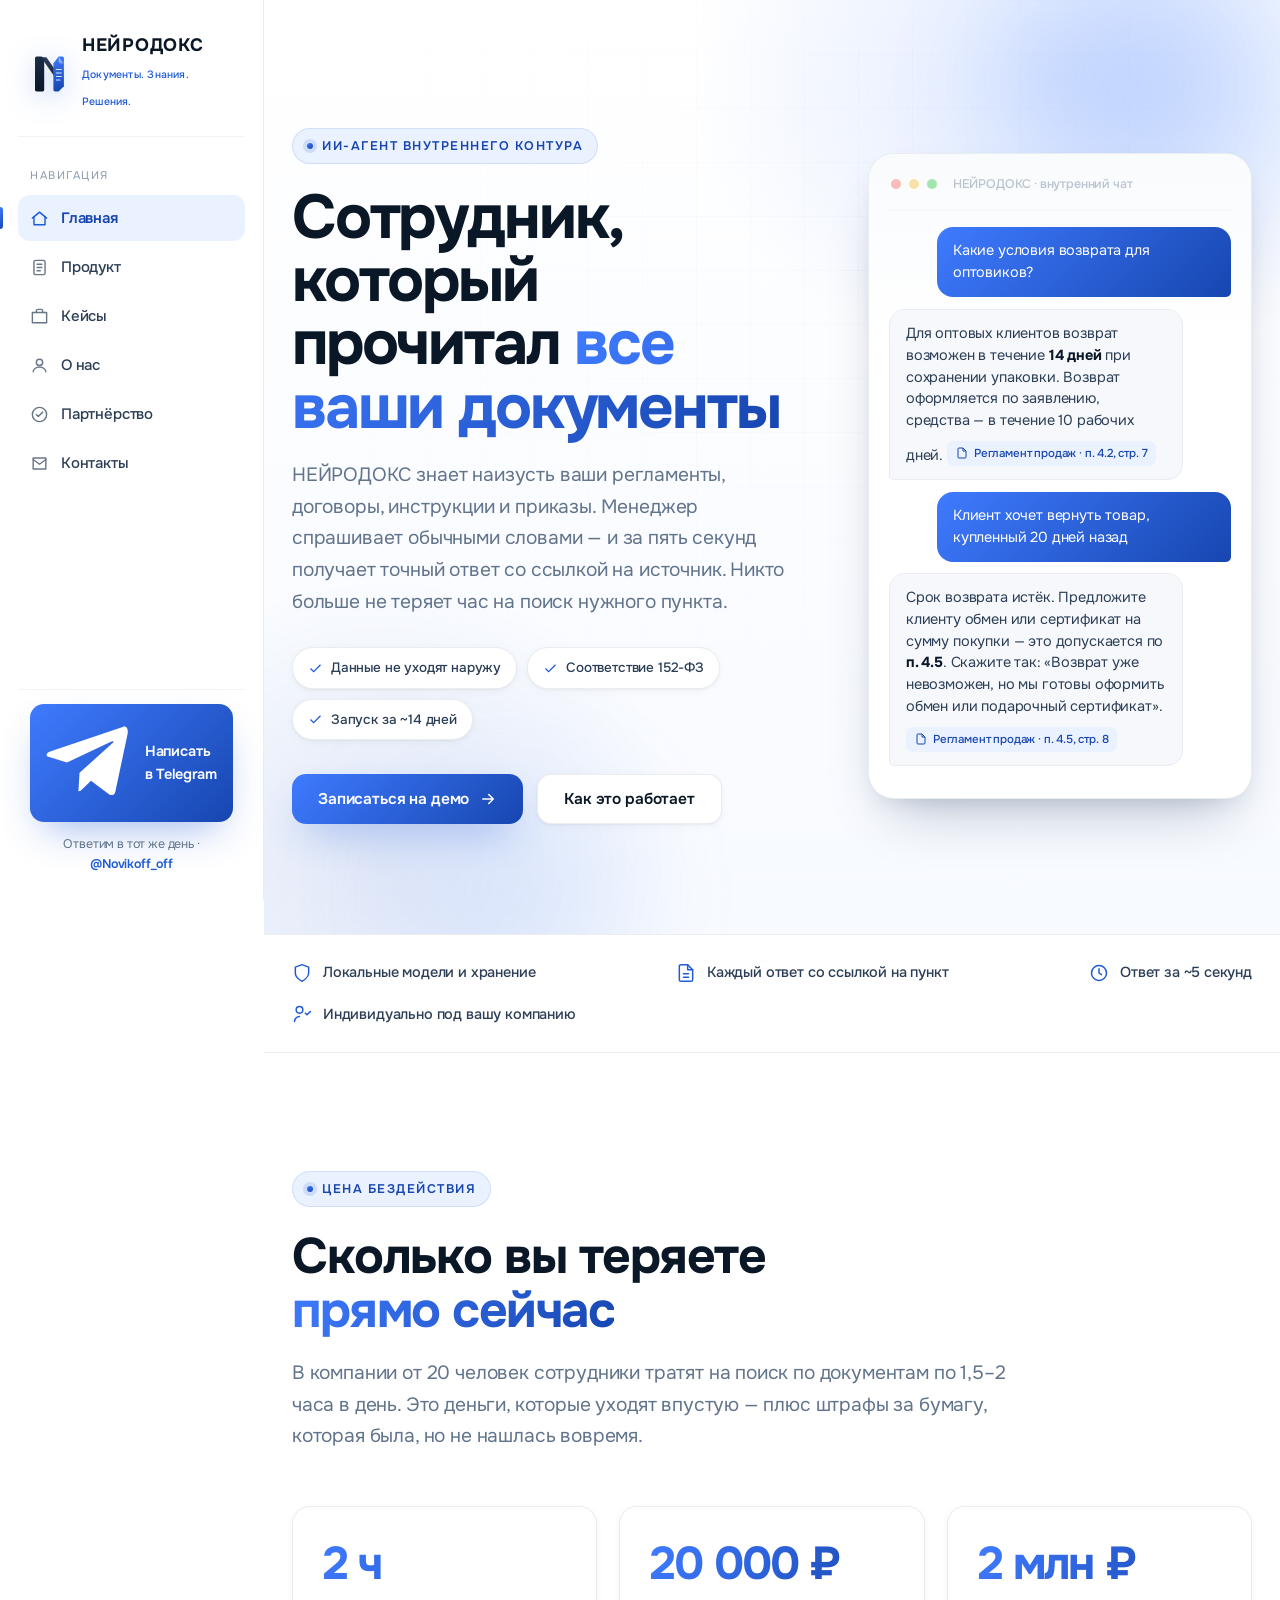
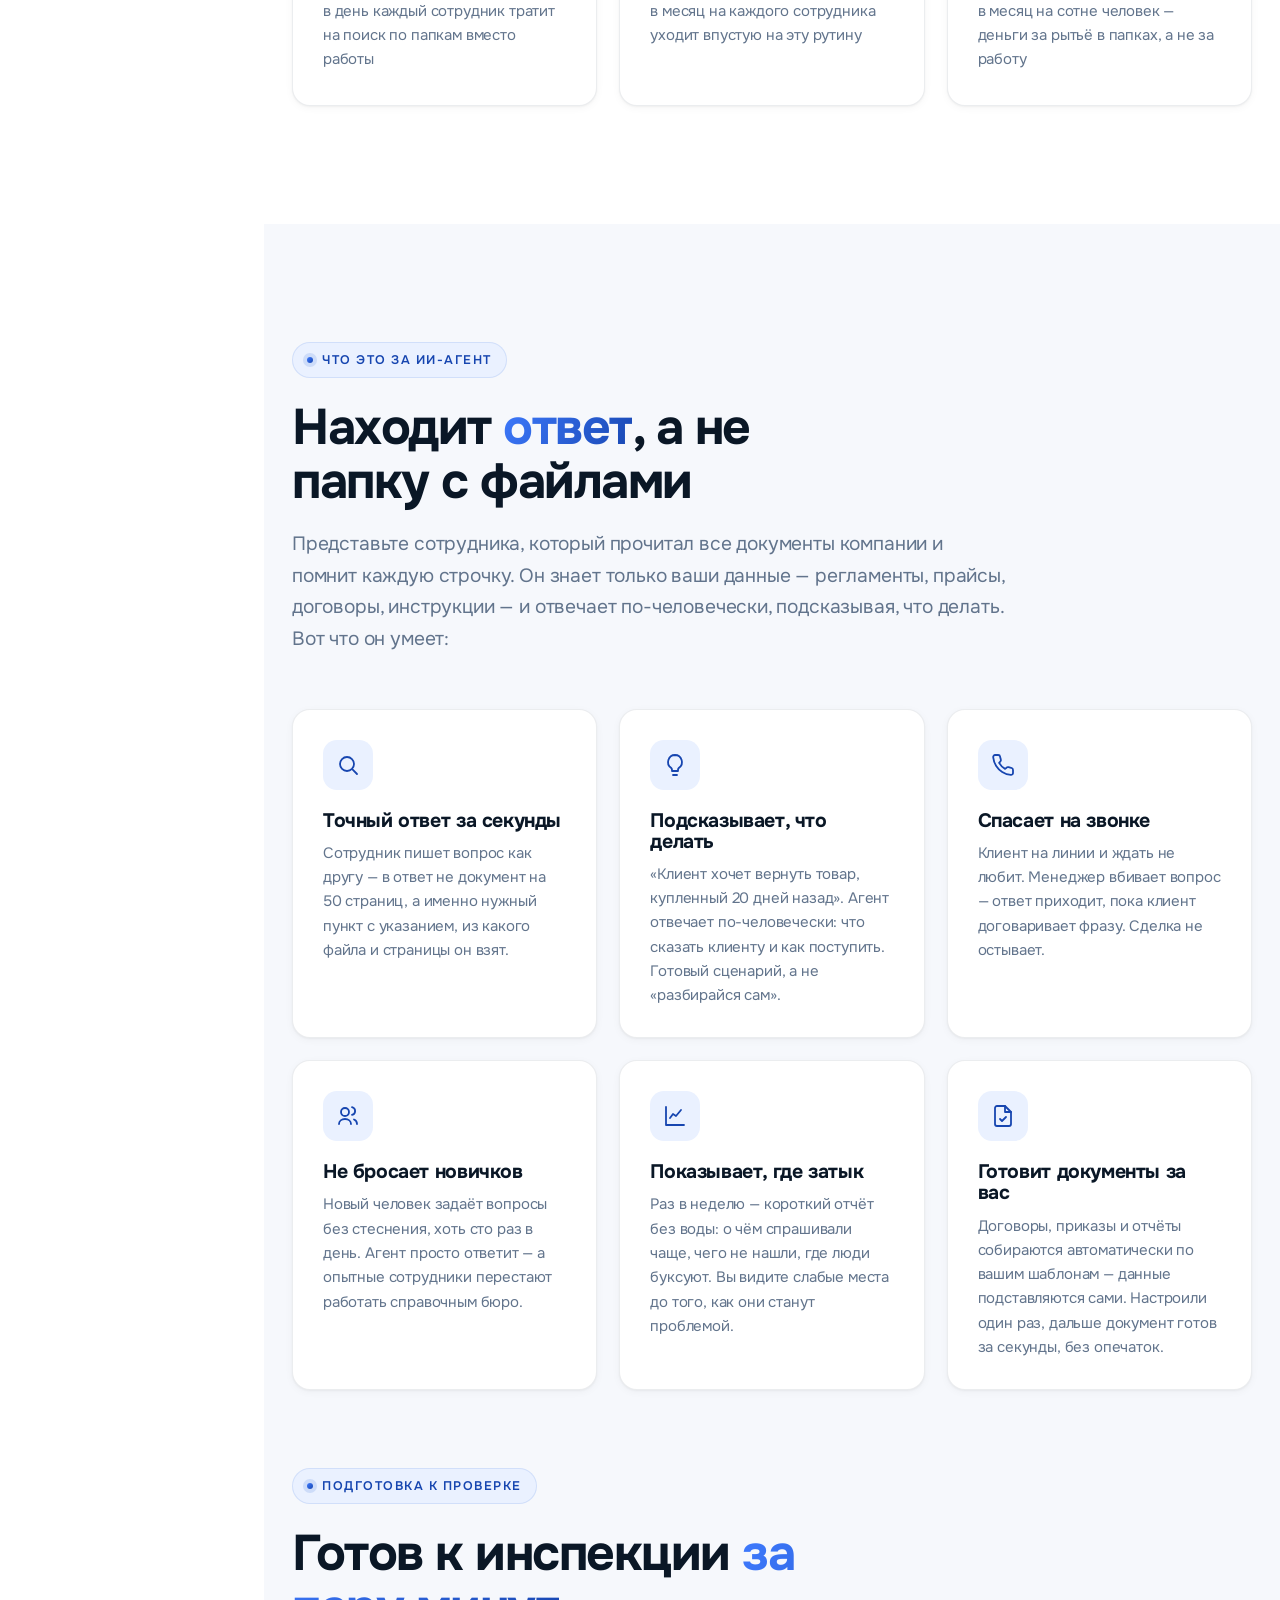
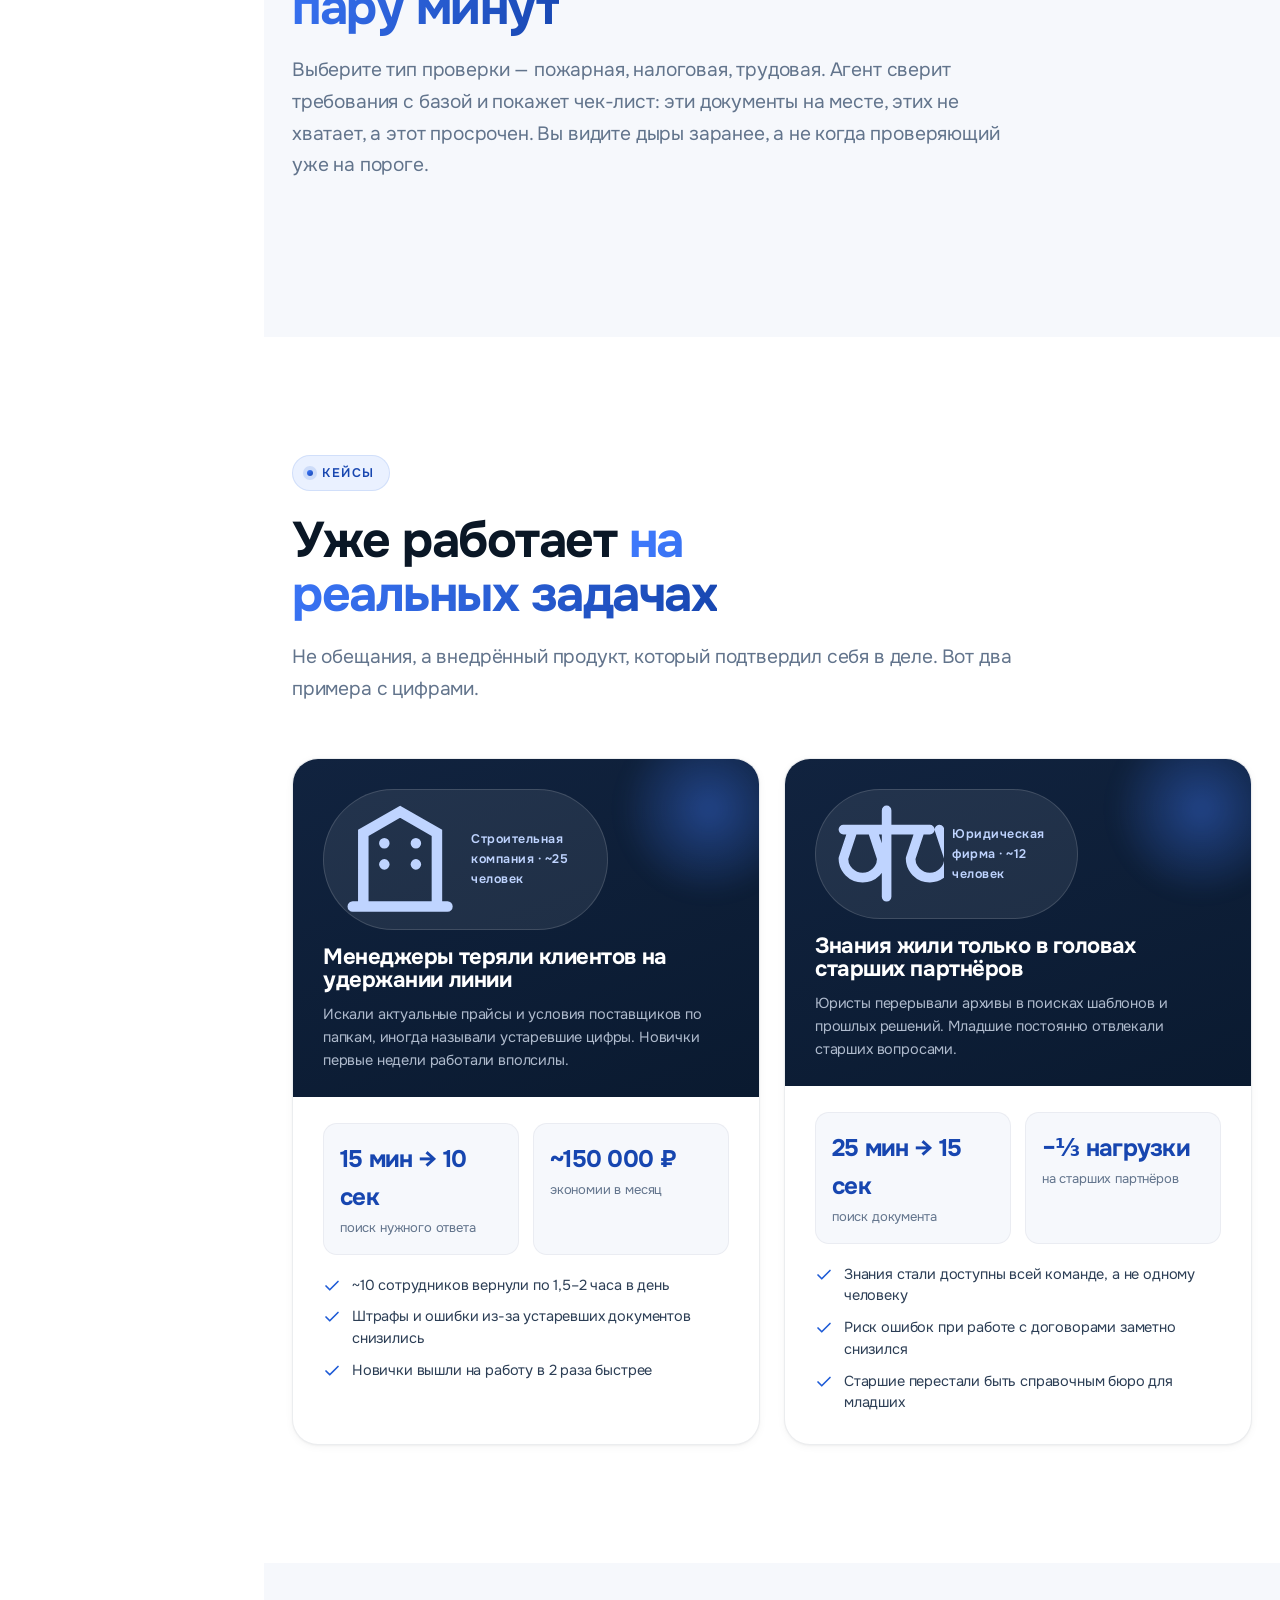
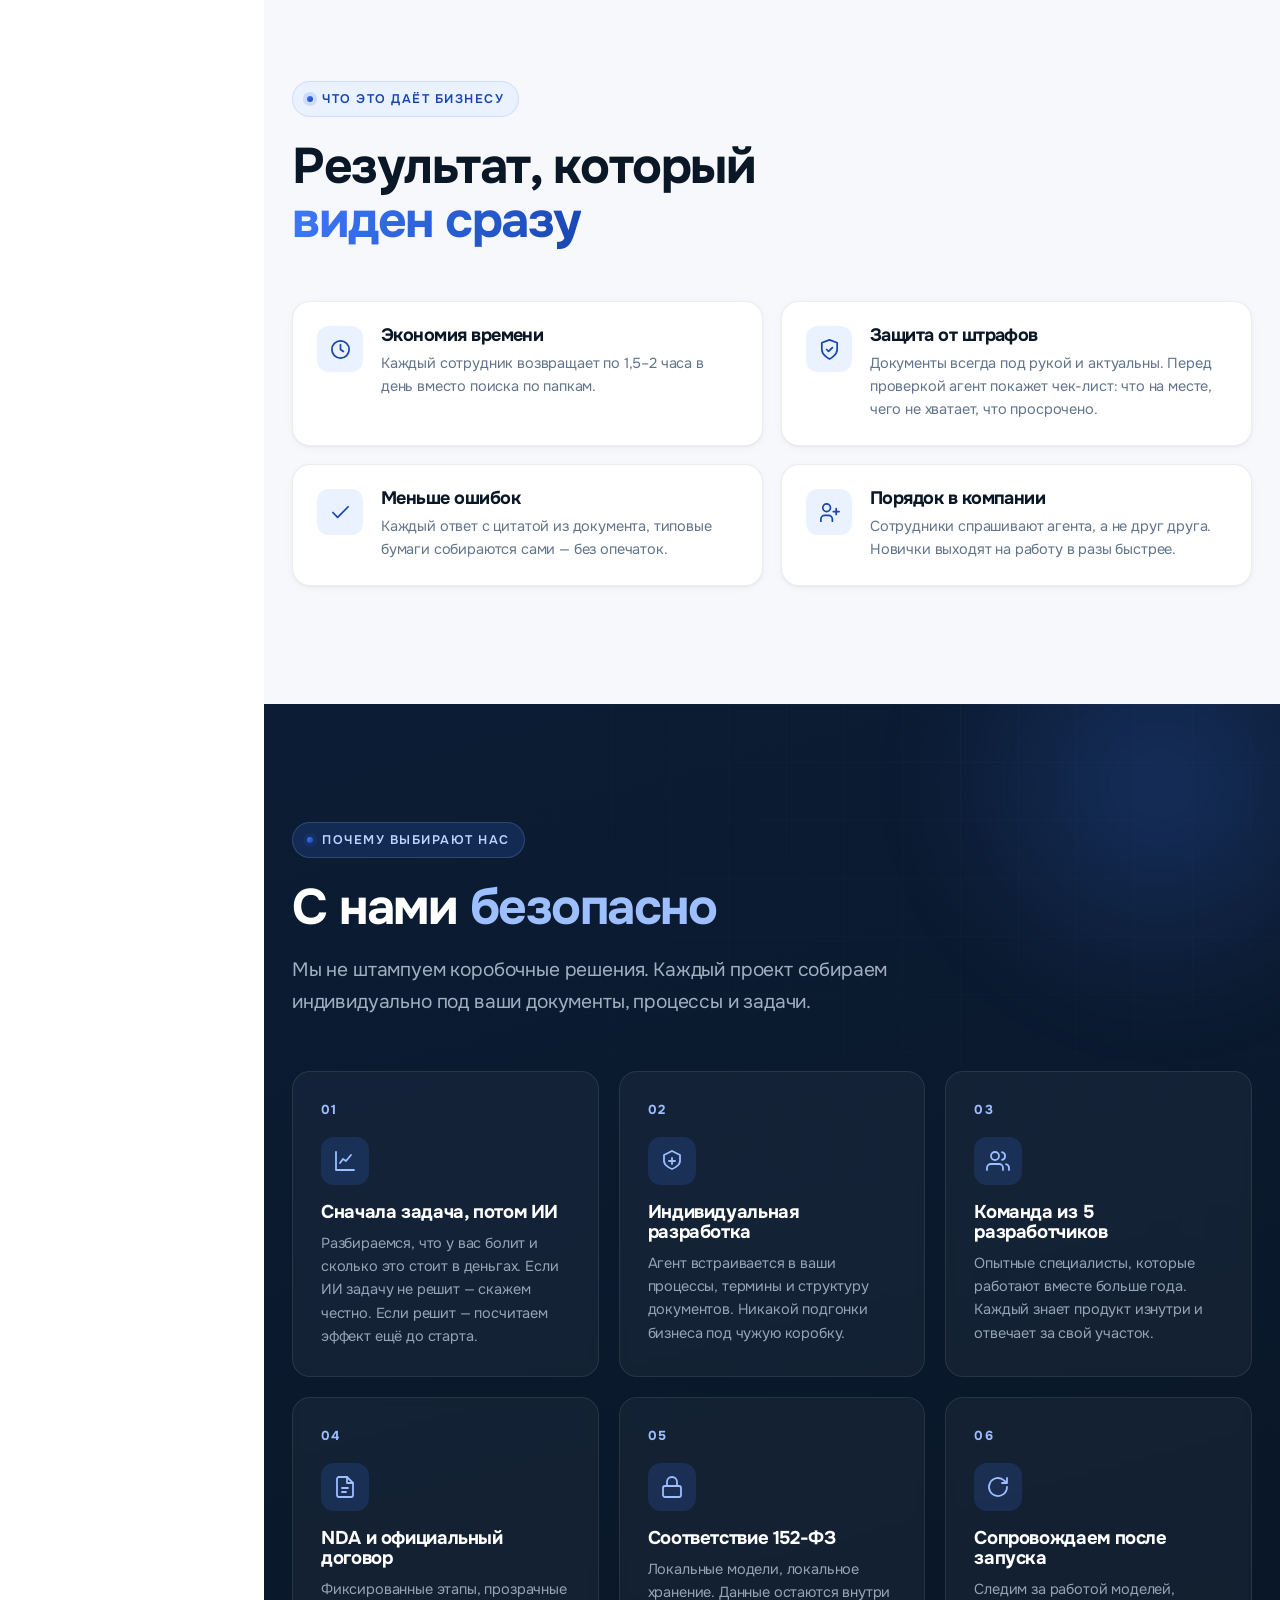
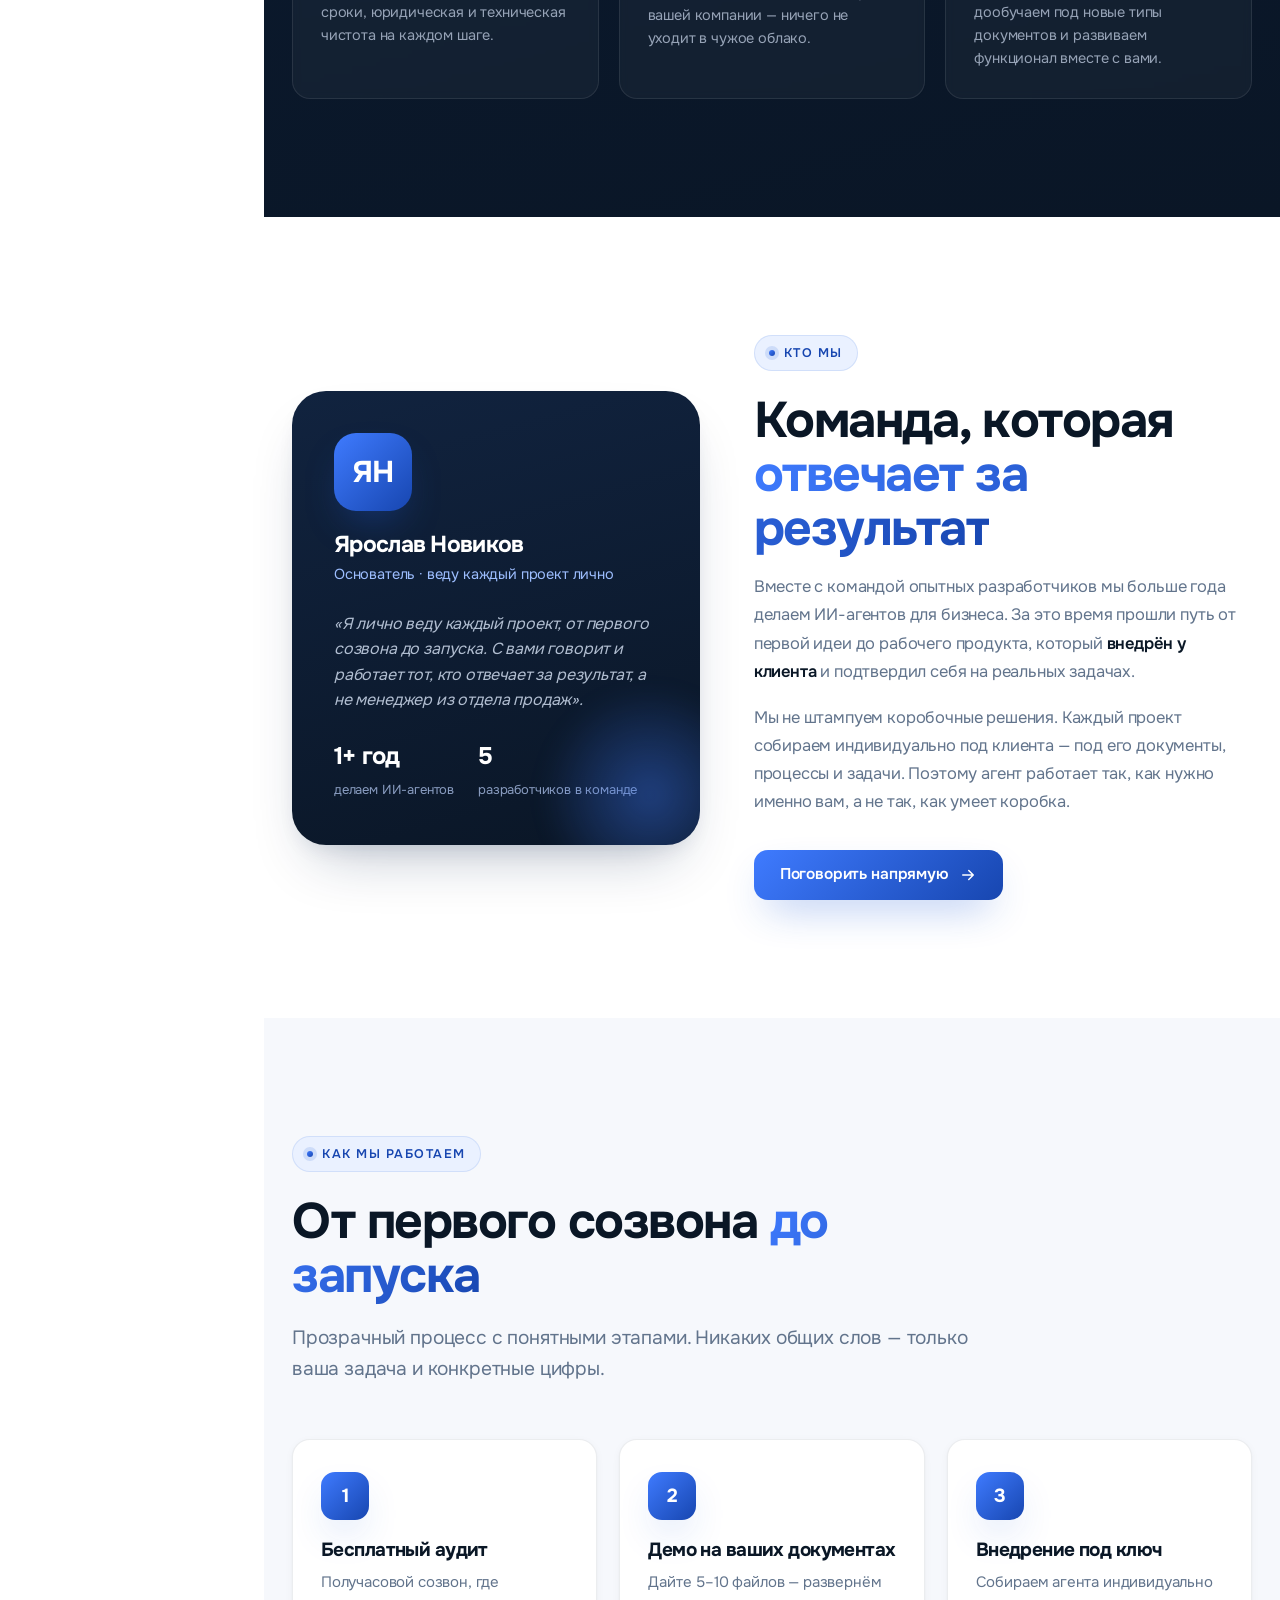
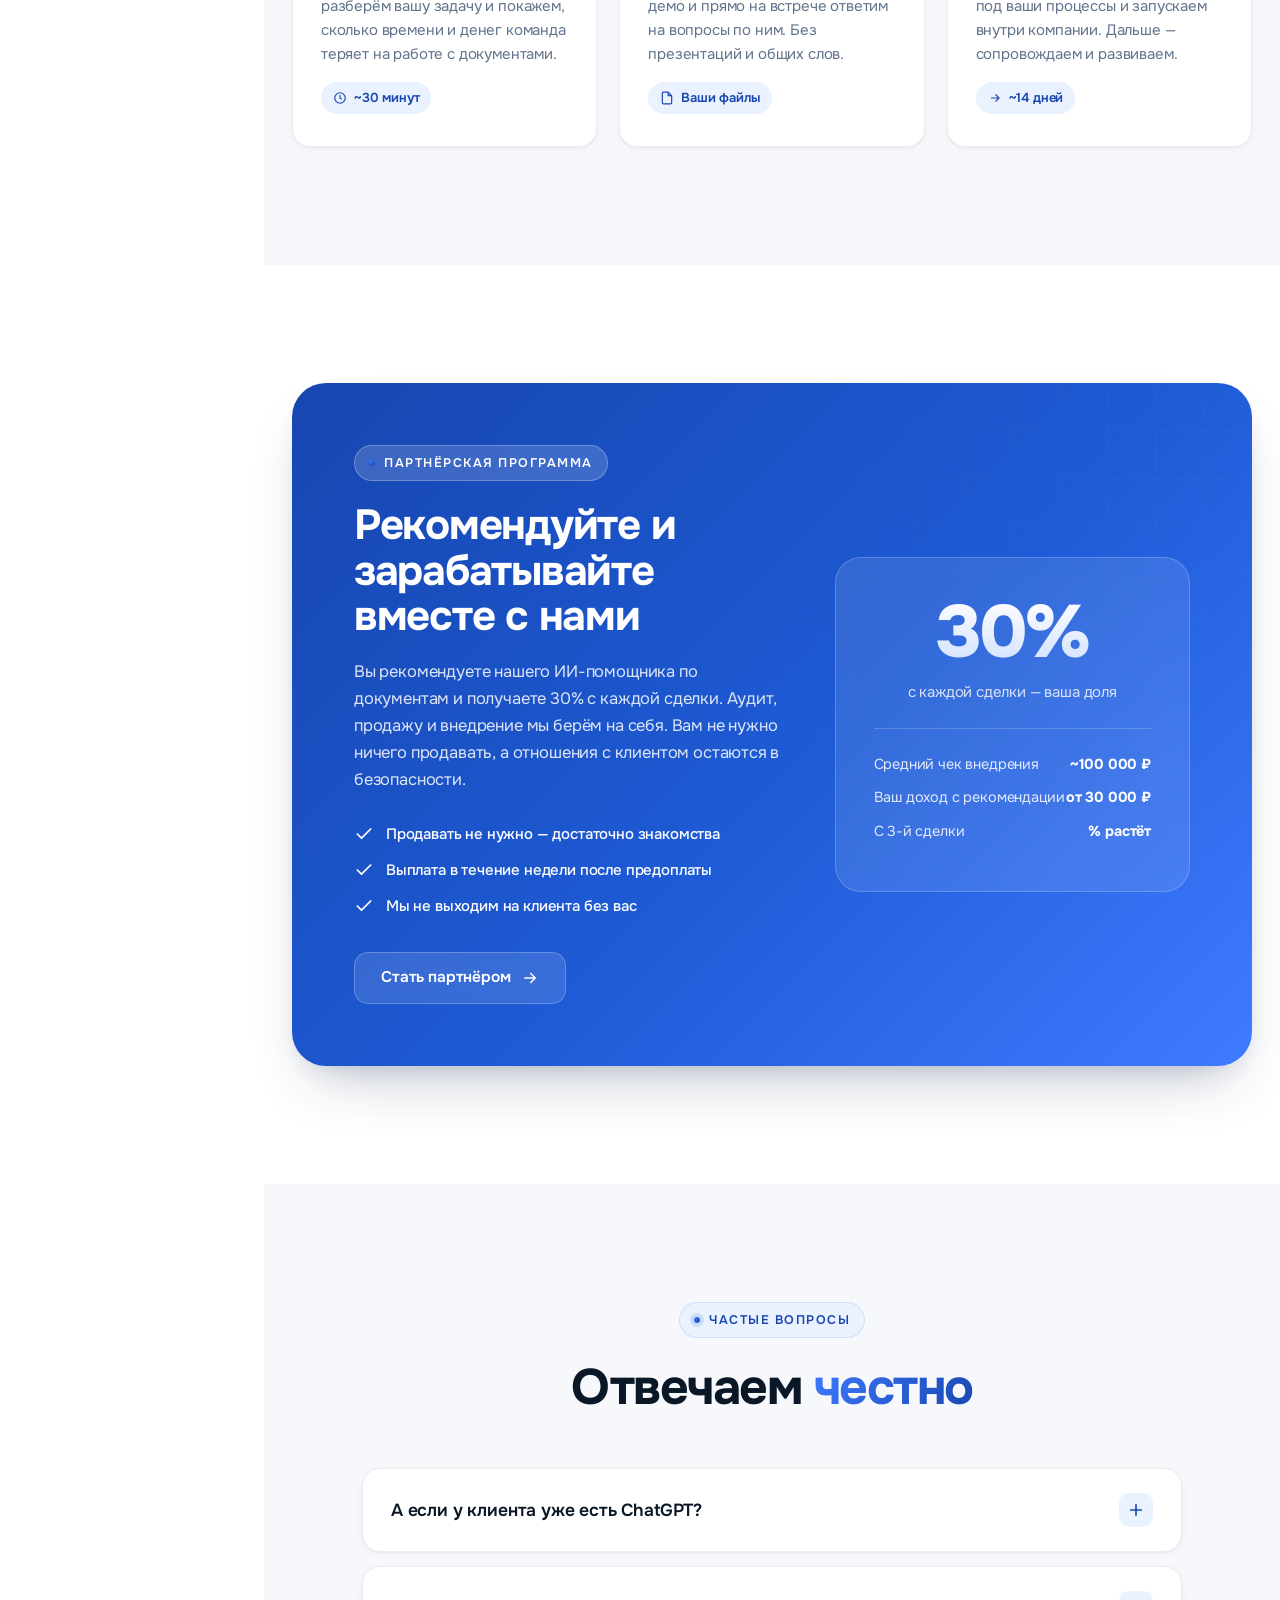
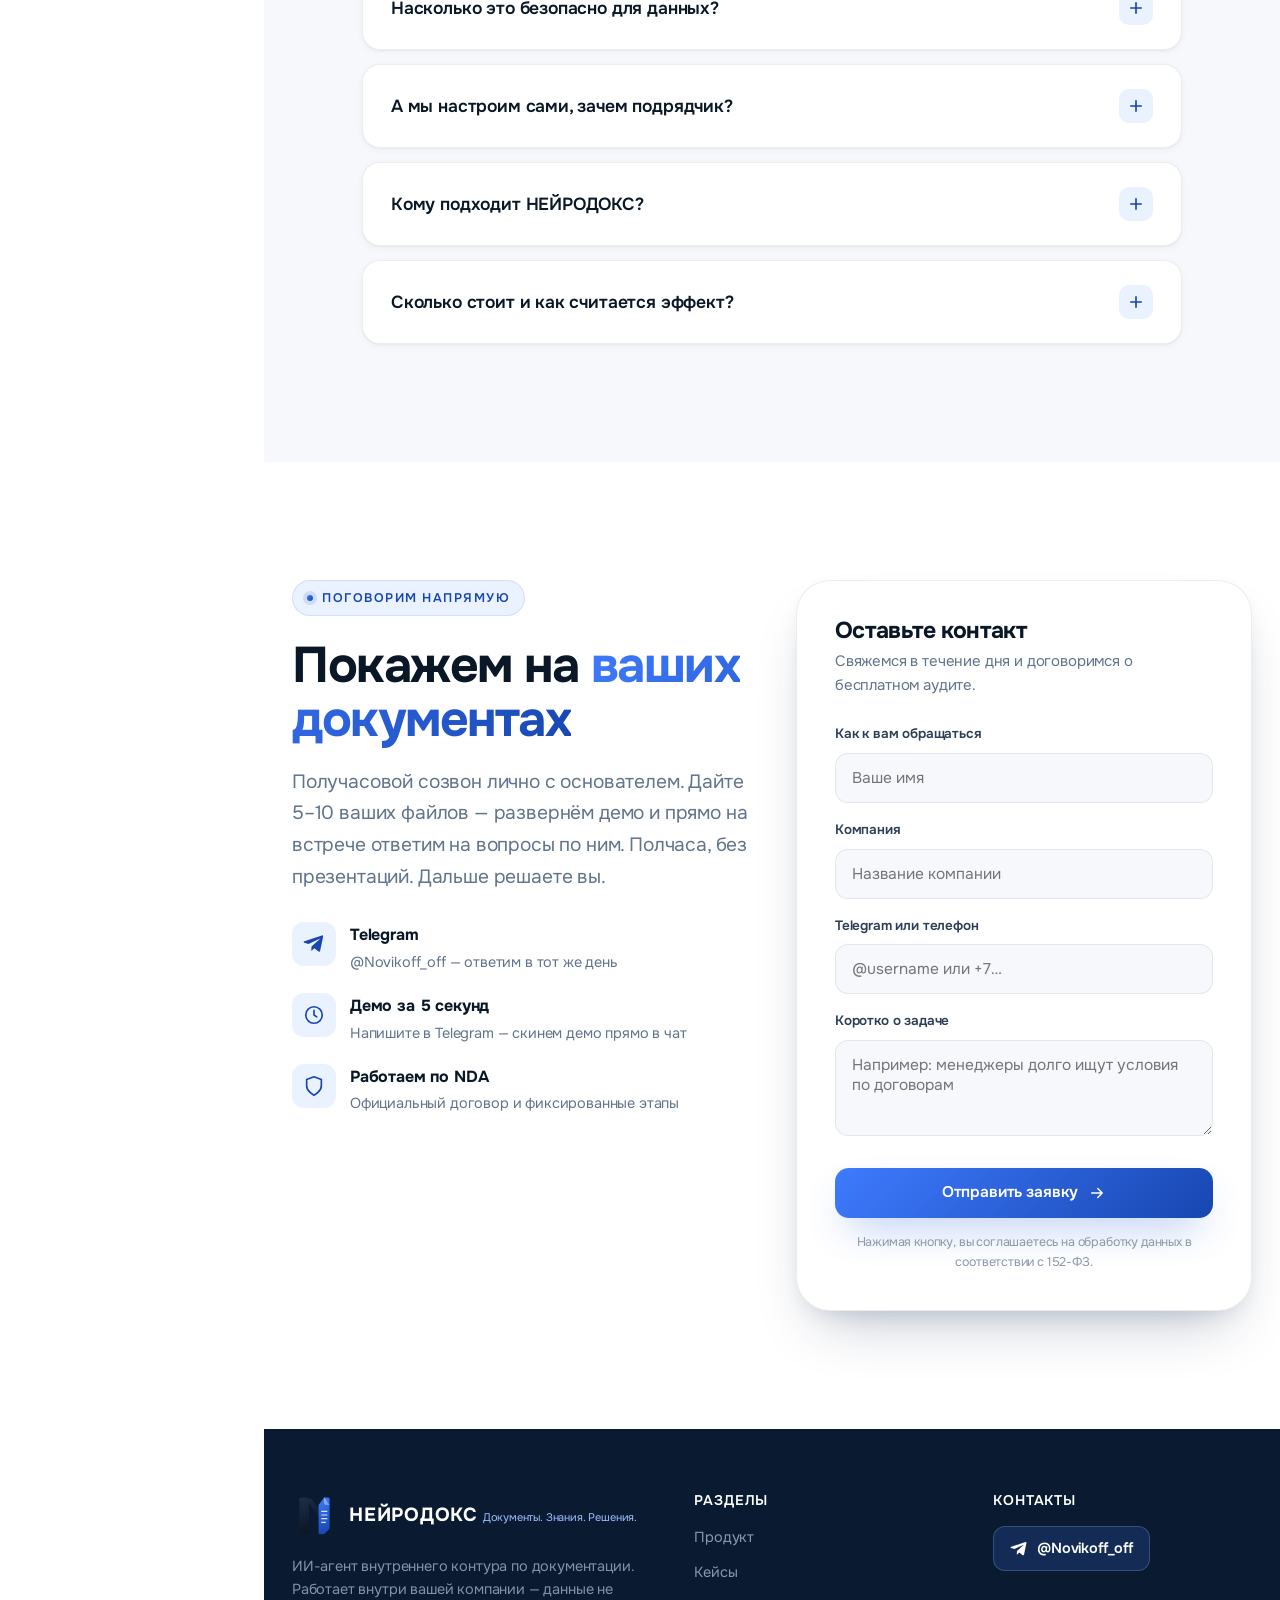
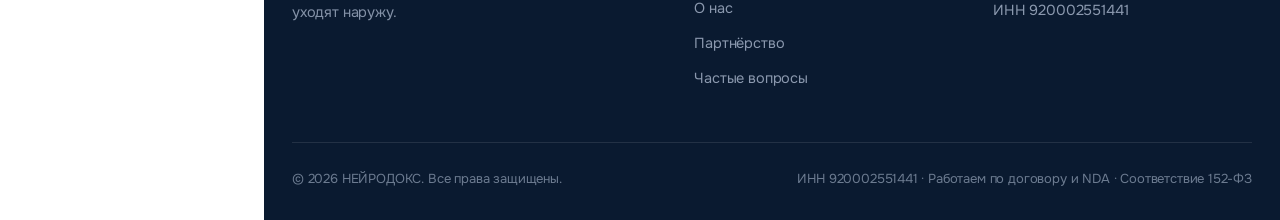
==== site/index.html @ 4443dbc3 "Add premium НЕЙРОДОКС product website Single-page site with fixed sidebar navigation (Главная, Проду" ====
<!DOCTYPE html>
<html lang="ru">
<head>
<meta charset="UTF-8">
<meta name="viewport" content="width=device-width, initial-scale=1.0">
<title>НЕЙРОДОКС — ИИ-агент по документам вашей компании</title>
<meta name="description" content="НЕЙРОДОКС — ИИ-агент внутреннего контура. Сотрудник, который прочитал все ваши документы и отвечает на любой вопрос за секунды. Данные остаются внутри компании, соответствие 152-ФЗ.">
<link rel="icon" type="image/svg+xml" href="assets/mark.svg">
<link rel="preconnect" href="https://fonts.googleapis.com">
<link rel="preconnect" href="https://fonts.gstatic.com" crossorigin>
<link href="https://fonts.googleapis.com/css2?family=Onest:wght@400;500;600;700;800&display=swap" rel="stylesheet">
<link rel="stylesheet" href="styles.css">
</head>
<body>

<div class="progress"><div class="progress__bar" id="progressBar"></div></div>

<!-- mobile top bar -->
<header class="topbar">
  <a class="topbar__brand" href="#top">
    <img src="assets/mark.svg" alt="Нейродокс">
    <span class="name">НЕЙРОДОКС</span>
  </a>
  <button class="burger" id="burger" aria-label="Меню">
    <svg viewBox="0 0 24 24" fill="none" stroke="currentColor" stroke-width="2" stroke-linecap="round"><path d="M3 6h18M3 12h18M3 18h18"/></svg>
  </button>
</header>
<div class="scrim" id="scrim"></div>

<div class="layout">

  <!-- ============ SIDEBAR ============ -->
  <aside class="sidebar" id="sidebar">
    <a class="sidebar__brand" href="#top">
      <img src="assets/mark.svg" alt="Нейродокс">
      <span>
        <span class="name">НЕЙРОДОКС</span>
        <span class="tag">Документы. Знания. Решения.</span>
      </span>
    </a>

    <nav class="nav" id="nav">
      <span class="nav__label">Навигация</span>
      <a href="#top" data-sec="top" class="active">
        <svg viewBox="0 0 24 24" fill="none" stroke="currentColor" stroke-width="1.8" stroke-linecap="round" stroke-linejoin="round"><path d="M3 11.5 12 4l9 7.5"/><path d="M5 10v10h14V10"/></svg>
        Главная
      </a>
      <a href="#product" data-sec="product">
        <svg viewBox="0 0 24 24" fill="none" stroke="currentColor" stroke-width="1.8" stroke-linecap="round" stroke-linejoin="round"><rect x="5" y="3" width="14" height="18" rx="2"/><path d="M9 8h6M9 12h6M9 16h4"/></svg>
        Продукт
      </a>
      <a href="#cases" data-sec="cases">
        <svg viewBox="0 0 24 24" fill="none" stroke="currentColor" stroke-width="1.8" stroke-linecap="round" stroke-linejoin="round"><path d="M3 7h18v13H3z"/><path d="M8 7V5a2 2 0 0 1 2-2h4a2 2 0 0 1 2 2v2"/></svg>
        Кейсы
      </a>
      <a href="#about" data-sec="about">
        <svg viewBox="0 0 24 24" fill="none" stroke="currentColor" stroke-width="1.8" stroke-linecap="round" stroke-linejoin="round"><circle cx="12" cy="8" r="4"/><path d="M4 20c0-3.3 3.6-6 8-6s8 2.7 8 6"/></svg>
        О нас
      </a>
      <a href="#partner" data-sec="partner">
        <svg viewBox="0 0 24 24" fill="none" stroke="currentColor" stroke-width="1.8" stroke-linecap="round" stroke-linejoin="round"><path d="m8 12 2.5 2.5L16 9"/><circle cx="12" cy="12" r="9"/></svg>
        Партнёрство
      </a>
      <a href="#contact" data-sec="contact">
        <svg viewBox="0 0 24 24" fill="none" stroke="currentColor" stroke-width="1.8" stroke-linecap="round" stroke-linejoin="round"><path d="M4 5h16v14H4z"/><path d="m4 7 8 6 8-6"/></svg>
        Контакты
      </a>
    </nav>

    <div class="sidebar__foot">
      <a class="sidebar__cta" href="https://t.me/Novikoff_off" target="_blank" rel="noopener">
        <svg viewBox="0 0 24 24" fill="currentColor"><path d="M21.9 4.3 18.7 19.4c-.2 1-.9 1.3-1.7.8l-4.7-3.5-2.3 2.2c-.3.3-.5.5-1 .5l.3-4.8 8.8-7.9c.4-.3-.1-.5-.6-.2L6 11.9 1.4 10.5c-1-.3-1-1 .2-1.5L20.6 2.6c.8-.3 1.5.2 1.3 1.7z"/></svg>
        Написать в Telegram
      </a>
      <p class="sidebar__contact">Ответим в тот же день · <a href="https://t.me/Novikoff_off" target="_blank" rel="noopener">@Novikoff_off</a></p>
    </div>
  </aside>

  <!-- ============ CONTENT ============ -->
  <main class="content">

    <!-- ===== HERO ===== -->
    <section class="hero" id="top">
      <div class="hero__mesh"></div>
      <div class="hero__grid"></div>
      <div class="hero__orb a"></div>
      <div class="hero__orb b"></div>
      <div class="wrap">
        <div class="hero__inner">
          <div class="hero__copy">
            <span class="eyebrow reveal">ИИ-агент внутреннего контура</span>
            <h1 class="reveal d1">Сотрудник, который прочитал <span class="accent">все ваши документы</span></h1>
            <p class="lead reveal d2">НЕЙРОДОКС знает наизусть ваши регламенты, договоры, инструкции и приказы. Менеджер спрашивает обычными словами — и за пять секунд получает точный ответ со ссылкой на источник. Никто больше не теряет час на поиск нужного пункта.</p>
            <div class="hero__badges reveal d3">
              <span class="chip"><svg viewBox="0 0 24 24" fill="none" stroke="currentColor" stroke-width="2"><path d="M20 6 9 17l-5-5"/></svg> Данные не уходят наружу</span>
              <span class="chip"><svg viewBox="0 0 24 24" fill="none" stroke="currentColor" stroke-width="2"><path d="M20 6 9 17l-5-5"/></svg> Соответствие 152-ФЗ</span>
              <span class="chip"><svg viewBox="0 0 24 24" fill="none" stroke="currentColor" stroke-width="2"><path d="M20 6 9 17l-5-5"/></svg> Запуск за ~14 дней</span>
            </div>
            <div class="btn-row reveal d4">
              <a class="btn btn--primary" href="https://t.me/Novikoff_off" target="_blank" rel="noopener">
                Записаться на демо
                <svg viewBox="0 0 24 24" fill="none" stroke="currentColor" stroke-width="2" stroke-linecap="round" stroke-linejoin="round"><path d="M5 12h14M13 6l6 6-6 6"/></svg>
              </a>
              <a class="btn btn--ghost" href="#product">Как это работает</a>
            </div>
          </div>

          <div class="hero__visual reveal d3">
            <div class="mock">
              <div class="mock__bar">
                <i></i><i></i><i></i>
                <span class="mock__title">НЕЙРОДОКС · внутренний чат</span>
              </div>
              <div class="bubble me">Какие условия возврата для оптовиков?</div>
              <div class="bubble ai">
                Для оптовых клиентов возврат возможен в течение <b>14 дней</b> при сохранении упаковки. Возврат оформляется по заявлению, средства — в течение 10 рабочих дней.
                <span class="src"><svg viewBox="0 0 24 24" fill="none" stroke="currentColor" stroke-width="2"><path d="M14 2H6a2 2 0 0 0-2 2v16a2 2 0 0 0 2 2h12a2 2 0 0 0 2-2V8z"/><path d="M14 2v6h6"/></svg> Регламент продаж · п. 4.2, стр. 7</span>
              </div>
              <div class="bubble me">Клиент хочет вернуть товар, купленный 20 дней назад</div>
              <div class="bubble ai">
                Срок возврата истёк. Предложите клиенту обмен или сертификат на сумму покупки — это допускается по <b>п. 4.5</b>. Скажите так: «Возврат уже невозможен, но мы готовы оформить обмен или подарочный сертификат».
                <span class="src"><svg viewBox="0 0 24 24" fill="none" stroke="currentColor" stroke-width="2"><path d="M14 2H6a2 2 0 0 0-2 2v16a2 2 0 0 0 2 2h12a2 2 0 0 0 2-2V8z"/><path d="M14 2v6h6"/></svg> Регламент продаж · п. 4.5, стр. 8</span>
              </div>
            </div>
          </div>
        </div>
      </div>
    </section>

    <!-- ===== TRUST STRIP ===== -->
    <div class="trust">
      <div class="wrap">
        <div class="trust__row">
          <div class="trust__item reveal"><svg viewBox="0 0 24 24" fill="none" stroke="currentColor" stroke-width="1.8" stroke-linecap="round" stroke-linejoin="round"><path d="M12 22s8-4 8-10V5l-8-3-8 3v7c0 6 8 10 8 10z"/></svg> Локальные модели и хранение</div>
          <div class="trust__item reveal d1"><svg viewBox="0 0 24 24" fill="none" stroke="currentColor" stroke-width="1.8" stroke-linecap="round" stroke-linejoin="round"><path d="M14 2H6a2 2 0 0 0-2 2v16a2 2 0 0 0 2 2h12a2 2 0 0 0 2-2V8z"/><path d="M14 2v6h6M9 13h6M9 17h6"/></svg> Каждый ответ со ссылкой на пункт</div>
          <div class="trust__item reveal d2"><svg viewBox="0 0 24 24" fill="none" stroke="currentColor" stroke-width="1.8" stroke-linecap="round" stroke-linejoin="round"><circle cx="12" cy="12" r="9"/><path d="M12 7v5l3 2"/></svg> Ответ за ~5 секунд</div>
          <div class="trust__item reveal d3"><svg viewBox="0 0 24 24" fill="none" stroke="currentColor" stroke-width="1.8" stroke-linecap="round" stroke-linejoin="round"><path d="M9 11a4 4 0 1 0 0-8 4 4 0 0 0 0 8zM3 21c0-3.3 2.7-6 6-6M16 11l2 2 4-4"/></svg> Индивидуально под вашу компанию</div>
        </div>
      </div>
    </div>

    <!-- ===== PAIN / STATS ===== -->
    <section class="section">
      <div class="wrap">
        <div class="section__head reveal">
          <span class="eyebrow">Цена бездействия</span>
          <h2 class="h-section">Сколько вы теряете <span class="accent">прямо сейчас</span></h2>
          <p class="lead">В компании от 20 человек сотрудники тратят на поиск по документам по 1,5–2 часа в день. Это деньги, которые уходят впустую — плюс штрафы за бумагу, которая была, но не нашлась вовремя.</p>
        </div>
        <div class="stats">
          <div class="stat reveal">
            <div class="stat__num" data-count="2" data-suffix=" ч">0</div>
            <div class="stat__label">в день каждый сотрудник тратит на поиск по папкам вместо работы</div>
          </div>
          <div class="stat reveal d1">
            <div class="stat__num" data-count="20000" data-suffix=" ₽" data-sep>0</div>
            <div class="stat__label">в месяц на каждого сотрудника уходит впустую на эту рутину</div>
          </div>
          <div class="stat reveal d2">
            <div class="stat__num" data-count="2" data-suffix=" млн ₽">0</div>
            <div class="stat__label">в месяц на сотне человек — деньги за рытьё в папках, а не за работу</div>
          </div>
        </div>
      </div>
    </section>

    <!-- ===== PRODUCT: simple explanation + capabilities ===== -->
    <section class="section section--soft" id="product">
      <div class="wrap">
        <div class="section__head reveal">
          <span class="eyebrow">Что это за ИИ-агент</span>
          <h2 class="h-section">Находит <span class="accent">ответ</span>, а не папку с файлами</h2>
          <p class="lead">Представьте сотрудника, который прочитал все документы компании и помнит каждую строчку. Он знает только ваши данные — регламенты, прайсы, договоры, инструкции — и отвечает по-человечески, подсказывая, что делать. Вот что он умеет:</p>
        </div>

        <div class="grid grid--3">
          <div class="card reveal">
            <div class="card__ic"><svg viewBox="0 0 24 24" fill="none" stroke="currentColor" stroke-width="1.8" stroke-linecap="round" stroke-linejoin="round"><circle cx="11" cy="11" r="7"/><path d="m21 21-4.3-4.3"/></svg></div>
            <h3>Точный ответ за секунды</h3>
            <p>Сотрудник пишет вопрос как другу — в ответ не документ на 50 страниц, а именно нужный пункт с указанием, из какого файла и страницы он взят.</p>
          </div>
          <div class="card reveal d1">
            <div class="card__ic"><svg viewBox="0 0 24 24" fill="none" stroke="currentColor" stroke-width="1.8" stroke-linecap="round" stroke-linejoin="round"><path d="M9 18h6M10 22h4M12 2a7 7 0 0 0-4 12.7c.6.5 1 1.3 1 2.1V18h6v-1.2c0-.8.4-1.6 1-2.1A7 7 0 0 0 12 2z"/></svg></div>
            <h3>Подсказывает, что делать</h3>
            <p>«Клиент хочет вернуть товар, купленный 20 дней назад». Агент отвечает по-человечески: что сказать клиенту и как поступить. Готовый сценарий, а не «разбирайся сам».</p>
          </div>
          <div class="card reveal d2">
            <div class="card__ic"><svg viewBox="0 0 24 24" fill="none" stroke="currentColor" stroke-width="1.8" stroke-linecap="round" stroke-linejoin="round"><path d="M22 16.9v3a2 2 0 0 1-2.2 2 19.8 19.8 0 0 1-8.6-3 19.5 19.5 0 0 1-6-6 19.8 19.8 0 0 1-3-8.6A2 2 0 0 1 4.1 2h3a2 2 0 0 1 2 1.7c.1.9.4 1.8.7 2.7a2 2 0 0 1-.5 2.1L8.1 9.9a16 16 0 0 0 6 6l1.4-1.2a2 2 0 0 1 2.1-.5c.9.3 1.8.6 2.7.7a2 2 0 0 1 1.7 2z"/></svg></div>
            <h3>Спасает на звонке</h3>
            <p>Клиент на линии и ждать не любит. Менеджер вбивает вопрос — ответ приходит, пока клиент договаривает фразу. Сделка не остывает.</p>
          </div>
          <div class="card reveal">
            <div class="card__ic"><svg viewBox="0 0 24 24" fill="none" stroke="currentColor" stroke-width="1.8" stroke-linecap="round" stroke-linejoin="round"><circle cx="9" cy="8" r="4"/><path d="M3 20c0-3 2.7-5 6-5s6 2 6 5M16 3.1a4 4 0 0 1 0 7.8M21 20c0-2-1-3.7-3-4.5"/></svg></div>
            <h3>Не бросает новичков</h3>
            <p>Новый человек задаёт вопросы без стеснения, хоть сто раз в день. Агент просто ответит — а опытные сотрудники перестают работать справочным бюро.</p>
          </div>
          <div class="card reveal d1">
            <div class="card__ic"><svg viewBox="0 0 24 24" fill="none" stroke="currentColor" stroke-width="1.8" stroke-linecap="round" stroke-linejoin="round"><path d="M3 3v18h18"/><path d="m7 14 3-4 3 2 5-6"/></svg></div>
            <h3>Показывает, где затык</h3>
            <p>Раз в неделю — короткий отчёт без воды: о чём спрашивали чаще, чего не нашли, где люди буксуют. Вы видите слабые места до того, как они станут проблемой.</p>
          </div>
          <div class="card reveal d2">
            <div class="card__ic"><svg viewBox="0 0 24 24" fill="none" stroke="currentColor" stroke-width="1.8" stroke-linecap="round" stroke-linejoin="round"><path d="M14 2H6a2 2 0 0 0-2 2v16a2 2 0 0 0 2 2h12a2 2 0 0 0 2-2V8z"/><path d="M14 2v6h6"/><path d="m9 15 2 2 4-4"/></svg></div>
            <h3>Готовит документы за вас</h3>
            <p>Договоры, приказы и отчёты собираются автоматически по вашим шаблонам — данные подставляются сами. Настроили один раз, дальше документ готов за секунды, без опечаток.</p>
          </div>
        </div>

        <!-- compliance highlight -->
        <div class="section__head reveal" style="margin:78px 0 38px">
          <span class="eyebrow">Подготовка к проверке</span>
          <h2 class="h-section">Готов к инспекции <span class="accent">за пару минут</span></h2>
          <p class="lead">Выберите тип проверки — пожарная, налоговая, трудовая. Агент сверит требования с базой и покажет чек-лист: эти документы на месте, этих не хватает, а этот просрочен. Вы видите дыры заранее, а не когда проверяющий уже на пороге.</p>
        </div>
      </div>
    </section>

    <!-- ===== CASES ===== -->
    <section class="section" id="cases">
      <div class="wrap">
        <div class="section__head reveal">
          <span class="eyebrow">Кейсы</span>
          <h2 class="h-section">Уже работает <span class="accent">на реальных задачах</span></h2>
          <p class="lead">Не обещания, а внедрённый продукт, который подтвердил себя в деле. Вот два примера с цифрами.</p>
        </div>

        <div class="cases">
          <article class="case reveal">
            <div class="case__top">
              <span class="case__tag"><svg viewBox="0 0 24 24" fill="none" stroke="currentColor" stroke-width="2" stroke-linecap="round"><path d="M3 21h18M5 21V7l7-4 7 4v14M9 9h0M9 13h0M15 9h0M15 13h0"/></svg> Строительная компания · ~25 человек</span>
              <h3>Менеджеры теряли клиентов на удержании линии</h3>
              <p>Искали актуальные прайсы и условия поставщиков по папкам, иногда называли устаревшие цифры. Новички первые недели работали вполсилы.</p>
            </div>
            <div class="case__body">
              <div class="case__metrics">
                <div class="metric"><b>15 мин → 10 сек</b><span>поиск нужного ответа</span></div>
                <div class="metric"><b>~150 000 ₽</b><span>экономии в месяц</span></div>
              </div>
              <ul class="case__list">
                <li><svg viewBox="0 0 24 24" fill="none" stroke="currentColor" stroke-width="2.2" stroke-linecap="round" stroke-linejoin="round"><path d="M20 6 9 17l-5-5"/></svg> ~10 сотрудников вернули по 1,5–2 часа в день</li>
                <li><svg viewBox="0 0 24 24" fill="none" stroke="currentColor" stroke-width="2.2" stroke-linecap="round" stroke-linejoin="round"><path d="M20 6 9 17l-5-5"/></svg> Штрафы и ошибки из-за устаревших документов снизились</li>
                <li><svg viewBox="0 0 24 24" fill="none" stroke="currentColor" stroke-width="2.2" stroke-linecap="round" stroke-linejoin="round"><path d="M20 6 9 17l-5-5"/></svg> Новички вышли на работу в 2 раза быстрее</li>
              </ul>
            </div>
          </article>

          <article class="case reveal d1">
            <div class="case__top">
              <span class="case__tag"><svg viewBox="0 0 24 24" fill="none" stroke="currentColor" stroke-width="2" stroke-linecap="round" stroke-linejoin="round"><path d="M12 3v18M3 7h18M5 7l-2 6a4 4 0 0 0 8 0L9 7M19 7l-2 6a4 4 0 0 0 8 0l-2-6"/></svg> Юридическая фирма · ~12 человек</span>
              <h3>Знания жили только в головах старших партнёров</h3>
              <p>Юристы перерывали архивы в поисках шаблонов и прошлых решений. Младшие постоянно отвлекали старших вопросами.</p>
            </div>
            <div class="case__body">
              <div class="case__metrics">
                <div class="metric"><b>25 мин → 15 сек</b><span>поиск документа</span></div>
                <div class="metric"><b>−⅓ нагрузки</b><span>на старших партнёров</span></div>
              </div>
              <ul class="case__list">
                <li><svg viewBox="0 0 24 24" fill="none" stroke="currentColor" stroke-width="2.2" stroke-linecap="round" stroke-linejoin="round"><path d="M20 6 9 17l-5-5"/></svg> Знания стали доступны всей команде, а не одному человеку</li>
                <li><svg viewBox="0 0 24 24" fill="none" stroke="currentColor" stroke-width="2.2" stroke-linecap="round" stroke-linejoin="round"><path d="M20 6 9 17l-5-5"/></svg> Риск ошибок при работе с договорами заметно снизился</li>
                <li><svg viewBox="0 0 24 24" fill="none" stroke="currentColor" stroke-width="2.2" stroke-linecap="round" stroke-linejoin="round"><path d="M20 6 9 17l-5-5"/></svg> Старшие перестали быть справочным бюро для младших</li>
              </ul>
            </div>
          </article>
        </div>
      </div>
    </section>

    <!-- ===== VALUE: what it gives ===== -->
    <section class="section section--soft">
      <div class="wrap">
        <div class="section__head reveal">
          <span class="eyebrow">Что это даёт бизнесу</span>
          <h2 class="h-section">Результат, который <span class="accent">виден сразу</span></h2>
        </div>
        <div class="value">
          <div class="value__item reveal">
            <div class="value__ic"><svg viewBox="0 0 24 24" fill="none" stroke="currentColor" stroke-width="1.8" stroke-linecap="round" stroke-linejoin="round"><circle cx="12" cy="12" r="9"/><path d="M12 7v5l3 2"/></svg></div>
            <div><h3>Экономия времени</h3><p>Каждый сотрудник возвращает по 1,5–2 часа в день вместо поиска по папкам.</p></div>
          </div>
          <div class="value__item reveal d1">
            <div class="value__ic"><svg viewBox="0 0 24 24" fill="none" stroke="currentColor" stroke-width="1.8" stroke-linecap="round" stroke-linejoin="round"><path d="M12 22s8-4 8-10V5l-8-3-8 3v7c0 6 8 10 8 10z"/><path d="m9 12 2 2 4-4"/></svg></div>
            <div><h3>Защита от штрафов</h3><p>Документы всегда под рукой и актуальны. Перед проверкой агент покажет чек-лист: что на месте, чего не хватает, что просрочено.</p></div>
          </div>
          <div class="value__item reveal">
            <div class="value__ic"><svg viewBox="0 0 24 24" fill="none" stroke="currentColor" stroke-width="1.8" stroke-linecap="round" stroke-linejoin="round"><path d="M20 6 9 17l-5-5"/></svg></div>
            <div><h3>Меньше ошибок</h3><p>Каждый ответ с цитатой из документа, типовые бумаги собираются сами — без опечаток.</p></div>
          </div>
          <div class="value__item reveal d1">
            <div class="value__ic"><svg viewBox="0 0 24 24" fill="none" stroke="currentColor" stroke-width="1.8" stroke-linecap="round" stroke-linejoin="round"><path d="M3 21v-2a4 4 0 0 1 4-4h4a4 4 0 0 1 4 4v2M9 11a4 4 0 1 0 0-8 4 4 0 0 0 0 8zM19 8v6M22 11h-6"/></svg></div>
            <div><h3>Порядок в компании</h3><p>Сотрудники спрашивают агента, а не друг друга. Новички выходят на работу в разы быстрее.</p></div>
          </div>
        </div>
      </div>
    </section>

    <!-- ===== WHY US ===== -->
    <section class="section why" id="why">
      <div class="why__orb"></div>
      <div class="wrap">
        <div class="section__head reveal">
          <span class="eyebrow">Почему выбирают нас</span>
          <h2 class="h-section">С нами <span style="color:#9DBEFF">безопасно</span></h2>
          <p class="lead">Мы не штампуем коробочные решения. Каждый проект собираем индивидуально под ваши документы, процессы и задачи.</p>
        </div>
        <div class="why__grid">
          <div class="adv reveal">
            <div class="adv__n">01</div>
            <div class="adv__ic"><svg viewBox="0 0 24 24" fill="none" stroke="currentColor" stroke-width="1.8" stroke-linecap="round" stroke-linejoin="round"><path d="M3 3v18h18"/><path d="m7 14 3-4 3 2 5-6"/></svg></div>
            <h3>Сначала задача, потом ИИ</h3>
            <p>Разбираемся, что у вас болит и сколько это стоит в деньгах. Если ИИ задачу не решит — скажем честно. Если решит — посчитаем эффект ещё до старта.</p>
          </div>
          <div class="adv reveal d1">
            <div class="adv__n">02</div>
            <div class="adv__ic"><svg viewBox="0 0 24 24" fill="none" stroke="currentColor" stroke-width="1.8" stroke-linecap="round" stroke-linejoin="round"><path d="M12 2 4 6v6c0 5 8 8 8 8s8-3 8-8V6z"/><path d="M9 12h6M12 9v6"/></svg></div>
            <h3>Индивидуальная разработка</h3>
            <p>Агент встраивается в ваши процессы, термины и структуру документов. Никакой подгонки бизнеса под чужую коробку.</p>
          </div>
          <div class="adv reveal d2">
            <div class="adv__n">03</div>
            <div class="adv__ic"><svg viewBox="0 0 24 24" fill="none" stroke="currentColor" stroke-width="1.8" stroke-linecap="round" stroke-linejoin="round"><path d="M17 21v-2a4 4 0 0 0-4-4H5a4 4 0 0 0-4 4v2M9 11a4 4 0 1 0 0-8 4 4 0 0 0 0 8zM23 21v-2a4 4 0 0 0-3-3.9M16 3.1a4 4 0 0 1 0 7.8"/></svg></div>
            <h3>Команда из 5 разработчиков</h3>
            <p>Опытные специалисты, которые работают вместе больше года. Каждый знает продукт изнутри и отвечает за свой участок.</p>
          </div>
          <div class="adv reveal">
            <div class="adv__n">04</div>
            <div class="adv__ic"><svg viewBox="0 0 24 24" fill="none" stroke="currentColor" stroke-width="1.8" stroke-linecap="round" stroke-linejoin="round"><path d="M14 2H6a2 2 0 0 0-2 2v16a2 2 0 0 0 2 2h12a2 2 0 0 0 2-2V8z"/><path d="M14 2v6h6M9 13h6M9 17h4"/></svg></div>
            <h3>NDA и официальный договор</h3>
            <p>Фиксированные этапы, прозрачные сроки, юридическая и техническая чистота на каждом шаге.</p>
          </div>
          <div class="adv reveal d1">
            <div class="adv__n">05</div>
            <div class="adv__ic"><svg viewBox="0 0 24 24" fill="none" stroke="currentColor" stroke-width="1.8" stroke-linecap="round" stroke-linejoin="round"><rect x="3" y="11" width="18" height="11" rx="2"/><path d="M7 11V7a5 5 0 0 1 10 0v4"/></svg></div>
            <h3>Соответствие 152-ФЗ</h3>
            <p>Локальные модели, локальное хранение. Данные остаются внутри вашей компании — ничего не уходит в чужое облако.</p>
          </div>
          <div class="adv reveal d2">
            <div class="adv__n">06</div>
            <div class="adv__ic"><svg viewBox="0 0 24 24" fill="none" stroke="currentColor" stroke-width="1.8" stroke-linecap="round" stroke-linejoin="round"><path d="M21 12a9 9 0 1 1-3-6.7L21 8M21 3v5h-5"/></svg></div>
            <h3>Сопровождаем после запуска</h3>
            <p>Следим за работой моделей, дообучаем под новые типы документов и развиваем функционал вместе с вами.</p>
          </div>
        </div>
      </div>
    </section>

    <!-- ===== ABOUT ===== -->
    <section class="section" id="about">
      <div class="wrap">
        <div class="about">
          <div class="about__card reveal">
            <div class="about__avatar">ЯН</div>
            <h3>Ярослав Новиков</h3>
            <p class="role">Основатель · веду каждый проект лично</p>
            <p class="about__quote">«Я лично веду каждый проект, от первого созвона до запуска. С вами говорит и работает тот, кто отвечает за результат, а не менеджер из отдела продаж».</p>
            <div class="about__sign">
              <div><b>1+ год</b><span>делаем ИИ-агентов</span></div>
              <div><b>5</b><span>разработчиков в команде</span></div>
            </div>
          </div>
          <div class="about__text reveal d1">
            <span class="eyebrow">Кто мы</span>
            <h2 class="h-section" style="margin-bottom:18px">Команда, которая <span class="accent">отвечает за результат</span></h2>
            <p>Вместе с командой опытных разработчиков мы больше года делаем ИИ-агентов для бизнеса. За это время прошли путь от первой идеи до рабочего продукта, который <strong>внедрён у клиента</strong> и подтвердил себя на реальных задачах.</p>
            <p>Мы не штампуем коробочные решения. Каждый проект собираем индивидуально под клиента — под его документы, процессы и задачи. Поэтому агент работает так, как нужно именно вам, а не так, как умеет коробка.</p>
            <div class="btn-row">
              <a class="btn btn--primary" href="https://t.me/Novikoff_off" target="_blank" rel="noopener">Поговорить напрямую
                <svg viewBox="0 0 24 24" fill="none" stroke="currentColor" stroke-width="2" stroke-linecap="round" stroke-linejoin="round"><path d="M5 12h14M13 6l6 6-6 6"/></svg>
              </a>
            </div>
          </div>
        </div>
      </div>
    </section>

    <!-- ===== HOW WE WORK ===== -->
    <section class="section section--soft" id="how">
      <div class="wrap">
        <div class="section__head reveal">
          <span class="eyebrow">Как мы работаем</span>
          <h2 class="h-section">От первого созвона <span class="accent">до запуска</span></h2>
          <p class="lead">Прозрачный процесс с понятными этапами. Никаких общих слов — только ваша задача и конкретные цифры.</p>
        </div>
        <div class="flow">
          <div class="step reveal">
            <div class="step__n">1</div>
            <h3>Бесплатный аудит</h3>
            <p>Получасовой созвон, где разберём вашу задачу и покажем, сколько времени и денег команда теряет на работе с документами.</p>
            <span class="step__time"><svg viewBox="0 0 24 24" fill="none" stroke="currentColor" stroke-width="2"><circle cx="12" cy="12" r="9"/><path d="M12 7v5l3 2"/></svg> ~30 минут</span>
          </div>
          <div class="step reveal d1">
            <div class="step__n">2</div>
            <h3>Демо на ваших документах</h3>
            <p>Дайте 5–10 файлов — развернём демо и прямо на встрече ответим на вопросы по ним. Без презентаций и общих слов.</p>
            <span class="step__time"><svg viewBox="0 0 24 24" fill="none" stroke="currentColor" stroke-width="2"><path d="M14 2H6a2 2 0 0 0-2 2v16a2 2 0 0 0 2 2h12a2 2 0 0 0 2-2V8z"/><path d="M14 2v6h6"/></svg> Ваши файлы</span>
          </div>
          <div class="step reveal d2">
            <div class="step__n">3</div>
            <h3>Внедрение под ключ</h3>
            <p>Собираем агента индивидуально под ваши процессы и запускаем внутри компании. Дальше — сопровождаем и развиваем.</p>
            <span class="step__time"><svg viewBox="0 0 24 24" fill="none" stroke="currentColor" stroke-width="2"><path d="M5 12h14M13 6l6 6-6 6"/></svg> ~14 дней</span>
          </div>
        </div>
      </div>
    </section>

    <!-- ===== PARTNERSHIP ===== -->
    <section class="section" id="partner">
      <div class="wrap">
        <div class="partner reveal">
          <div class="partner__inner">
            <div>
              <span class="eyebrow">Партнёрская программа</span>
              <h2>Рекомендуйте и зарабатывайте вместе с нами</h2>
              <p>Вы рекомендуете нашего ИИ-помощника по документам и получаете 30% с каждой сделки. Аудит, продажу и внедрение мы берём на себя. Вам не нужно ничего продавать, а отношения с клиентом остаются в безопасности.</p>
              <div class="partner__facts">
                <div class="pfact"><svg viewBox="0 0 24 24" fill="none" stroke="currentColor" stroke-width="2" stroke-linecap="round" stroke-linejoin="round"><path d="M20 6 9 17l-5-5"/></svg> Продавать не нужно — достаточно знакомства</div>
                <div class="pfact"><svg viewBox="0 0 24 24" fill="none" stroke="currentColor" stroke-width="2" stroke-linecap="round" stroke-linejoin="round"><path d="M20 6 9 17l-5-5"/></svg> Выплата в течение недели после предоплаты</div>
                <div class="pfact"><svg viewBox="0 0 24 24" fill="none" stroke="currentColor" stroke-width="2" stroke-linecap="round" stroke-linejoin="round"><path d="M20 6 9 17l-5-5"/></svg> Мы не выходим на клиента без вас</div>
              </div>
              <div class="btn-row">
                <a class="btn btn--light" href="https://t.me/Novikoff_off" target="_blank" rel="noopener">Стать партнёром
                  <svg viewBox="0 0 24 24" fill="none" stroke="currentColor" stroke-width="2" stroke-linecap="round" stroke-linejoin="round"><path d="M5 12h14M13 6l6 6-6 6"/></svg>
                </a>
              </div>
            </div>
            <div class="partner__big">
              <div class="pct">30%</div>
              <div class="sub">с каждой сделки — ваша доля</div>
              <div class="divider"></div>
              <div class="row"><span>Средний чек внедрения</span><b>~100 000 ₽</b></div>
              <div class="row"><span>Ваш доход с рекомендации</span><b>от 30 000 ₽</b></div>
              <div class="row"><span>С 3-й сделки</span><b>% растёт</b></div>
            </div>
          </div>
        </div>
      </div>
    </section>

    <!-- ===== FAQ ===== -->
    <section class="section section--soft" id="faq">
      <div class="wrap">
        <div class="section__head reveal" style="text-align:center;margin-left:auto;margin-right:auto">
          <span class="eyebrow">Частые вопросы</span>
          <h2 class="h-section" style="margin:0 auto">Отвечаем <span class="accent">честно</span></h2>
        </div>
        <div class="faq">
          <div class="acc reveal">
            <button class="acc__q">А если у клиента уже есть ChatGPT?<span class="ico"><svg viewBox="0 0 24 24" fill="none" stroke="currentColor" stroke-width="2.2" stroke-linecap="round"><path d="M12 5v14M5 12h14"/></svg></span></button>
            <div class="acc__a"><div class="acc__a-in">ChatGPT отвечает из интернета и может выдумать. НЕЙРОДОКС знает только документы самой компании, каждый ответ даёт со ссылкой на пункт, а данные не уходят с её серверов. Это разные инструменты для разных задач.</div></div>
          </div>
          <div class="acc reveal">
            <button class="acc__q">Насколько это безопасно для данных?<span class="ico"><svg viewBox="0 0 24 24" fill="none" stroke="currentColor" stroke-width="2.2" stroke-linecap="round"><path d="M12 5v14M5 12h14"/></svg></span></button>
            <div class="acc__a"><div class="acc__a-in">Агент работает внутри вашей компании, а не в чужом облаке. Документы хранятся на серверах в РФ и не уходят в ChatGPT или OpenAI. Доступ только у самой компании, на старте подписываем NDA. Продукт соответствует 152-ФЗ.</div></div>
          </div>
          <div class="acc reveal">
            <button class="acc__q">А мы настроим сами, зачем подрядчик?<span class="ico"><svg viewBox="0 0 24 24" fill="none" stroke="currentColor" stroke-width="2.2" stroke-linecap="round"><path d="M12 5v14M5 12h14"/></svg></span></button>
            <div class="acc__a"><div class="acc__a-in">Собрать самому можно, но это месяцы работы и ошибок. Вы получаете готовое и проверенное решение в среднем за 14 дней и ни в чём не разбираетесь сами — мы берём всю техническую часть на себя.</div></div>
          </div>
          <div class="acc reveal">
            <button class="acc__q">Кому подходит НЕЙРОДОКС?<span class="ico"><svg viewBox="0 0 24 24" fill="none" stroke="currentColor" stroke-width="2.2" stroke-linecap="round"><path d="M12 5v14M5 12h14"/></svg></span></button>
            <div class="acc__a"><div class="acc__a-in">Компаниям от 20 сотрудников, где документов уже так много, что в них тонут. Отделам продаж и колл-центрам, где секунда на звонке решает. Компаниям с проверками, где штраф за ненайденную бумагу реален. Командам с текучкой, где новичков надо быстро вводить в курс дела.</div></div>
          </div>
          <div class="acc reveal">
            <button class="acc__q">Сколько стоит и как считается эффект?<span class="ico"><svg viewBox="0 0 24 24" fill="none" stroke="currentColor" stroke-width="2.2" stroke-linecap="round"><path d="M12 5v14M5 12h14"/></svg></span></button>
            <div class="acc__a"><div class="acc__a-in">Средний чек внедрения — около 100 000 ₽, по конкретному проекту цифра может отличаться. На бесплатном аудите мы считаем эффект ещё до старта работ: если ИИ задачу не решит — скажем честно, если решит — покажем экономию в деньгах на ваших цифрах.</div></div>
          </div>
        </div>
      </div>
    </section>

    <!-- ===== CONTACT ===== -->
    <section class="section" id="contact">
      <div class="wrap">
        <div class="contact">
          <div class="contact__info reveal">
            <span class="eyebrow">Поговорим напрямую</span>
            <h2 class="h-section">Покажем на <span class="accent">ваших документах</span></h2>
            <p class="lead">Получасовой созвон лично с основателем. Дайте 5–10 ваших файлов — развернём демо и прямо на встрече ответим на вопросы по ним. Полчаса, без презентаций. Дальше решаете вы.</p>
            <ul class="contact__points">
              <li>
                <span class="ic"><svg viewBox="0 0 24 24" fill="currentColor"><path d="M21.9 4.3 18.7 19.4c-.2 1-.9 1.3-1.7.8l-4.7-3.5-2.3 2.2c-.3.3-.5.5-1 .5l.3-4.8 8.8-7.9c.4-.3-.1-.5-.6-.2L6 11.9 1.4 10.5c-1-.3-1-1 .2-1.5L20.6 2.6c.8-.3 1.5.2 1.3 1.7z"/></svg></span>
                <div><b>Telegram</b><span>@Novikoff_off — ответим в тот же день</span></div>
              </li>
              <li>
                <span class="ic"><svg viewBox="0 0 24 24" fill="none" stroke="currentColor" stroke-width="1.8" stroke-linecap="round" stroke-linejoin="round"><circle cx="12" cy="12" r="9"/><path d="M12 7v5l3 2"/></svg></span>
                <div><b>Демо за 5 секунд</b><span>Напишите в Telegram — скинем демо прямо в чат</span></div>
              </li>
              <li>
                <span class="ic"><svg viewBox="0 0 24 24" fill="none" stroke="currentColor" stroke-width="1.8" stroke-linecap="round" stroke-linejoin="round"><path d="M12 22s8-4 8-10V5l-8-3-8 3v7c0 6 8 10 8 10z"/></svg></span>
                <div><b>Работаем по NDA</b><span>Официальный договор и фиксированные этапы</span></div>
              </li>
            </ul>
          </div>

          <form class="form reveal d1" id="leadForm">
            <div id="formBody">
              <h3>Оставьте контакт</h3>
              <p class="sub">Свяжемся в течение дня и договоримся о бесплатном аудите.</p>
              <div class="field">
                <label for="fn">Как к вам обращаться</label>
                <input id="fn" name="name" type="text" placeholder="Ваше имя" required>
              </div>
              <div class="field">
                <label for="fc">Компания</label>
                <input id="fc" name="company" type="text" placeholder="Название компании">
              </div>
              <div class="field">
                <label for="fp">Telegram или телефон</label>
                <input id="fp" name="contact" type="text" placeholder="@username или +7…" required>
              </div>
              <div class="field">
                <label for="fm">Коротко о задаче</label>
                <textarea id="fm" name="message" placeholder="Например: менеджеры долго ищут условия по договорам"></textarea>
              </div>
              <button class="btn btn--primary" type="submit">Отправить заявку
                <svg viewBox="0 0 24 24" fill="none" stroke="currentColor" stroke-width="2" stroke-linecap="round" stroke-linejoin="round"><path d="M5 12h14M13 6l6 6-6 6"/></svg>
              </button>
              <p class="form__note">Нажимая кнопку, вы соглашаетесь на обработку данных в соответствии с 152-ФЗ.</p>
            </div>
            <div class="form__ok" id="formOk">
              <div class="ic"><svg viewBox="0 0 24 24" fill="none" stroke="currentColor" stroke-width="2.2" stroke-linecap="round" stroke-linejoin="round"><path d="M20 6 9 17l-5-5"/></svg></div>
              <h3>Заявка отправлена</h3>
              <p>Спасибо! Чтобы ускорить — напишите нам в Telegram <a href="https://t.me/Novikoff_off" target="_blank" rel="noopener" style="color:var(--brand);font-weight:600">@Novikoff_off</a>, скинем демо сразу.</p>
            </div>
          </form>
        </div>
      </div>
    </section>

    <!-- ===== FOOTER ===== -->
    <footer class="footer">
      <div class="wrap">
        <div class="footer__top">
          <div>
            <div class="footer__brand">
              <img src="assets/mark.svg" alt="Нейродокс">
              <span>
                <span class="name">НЕЙРОДОКС</span>
                <span class="tag">Документы. Знания. Решения.</span>
              </span>
            </div>
            <p>ИИ-агент внутреннего контура по документации. Работает внутри вашей компании — данные не уходят наружу.</p>
          </div>
          <div class="footer__col">
            <h4>Разделы</h4>
            <a href="#product">Продукт</a>
            <a href="#cases">Кейсы</a>
            <a href="#about">О нас</a>
            <a href="#partner">Партнёрство</a>
            <a href="#faq">Частые вопросы</a>
          </div>
          <div class="footer__col">
            <h4>Контакты</h4>
            <a class="tg" href="https://t.me/Novikoff_off" target="_blank" rel="noopener">
              <svg viewBox="0 0 24 24" fill="currentColor"><path d="M21.9 4.3 18.7 19.4c-.2 1-.9 1.3-1.7.8l-4.7-3.5-2.3 2.2c-.3.3-.5.5-1 .5l.3-4.8 8.8-7.9c.4-.3-.1-.5-.6-.2L6 11.9 1.4 10.5c-1-.3-1-1 .2-1.5L20.6 2.6c.8-.3 1.5.2 1.3 1.7z"/></svg>
              @Novikoff_off
            </a>
            <span style="margin-top:16px">ИНН 920002551441</span>
          </div>
        </div>
        <div class="footer__bottom">
          <span>© 2026 НЕЙРОДОКС. Все права защищены.</span>
          <span>ИНН 920002551441 · Работаем по договору и NDA · Соответствие 152-ФЗ</span>
        </div>
      </div>
    </footer>

  </main>
</div>

<script src="main.js"></script>
</body>
</html>
---- site/styles.css ----
/* ============================================================
   НЕЙРОДОКС — premium design system
   White + deep blue, editorial spacing, soft motion
   ============================================================ */

:root{
  /* palette */
  --ink:        #0A1726;
  --ink-soft:   #2C3E55;
  --muted:      #62748C;
  --muted-2:    #8A99AD;
  --line:       rgba(12,30,55,.08);
  --line-2:     rgba(12,30,55,.05);

  --bg:         #FFFFFF;
  --bg-soft:    #F6F8FC;
  --bg-tint:    #EEF3FC;
  --bg-navy:    #0A1A30;

  --brand:      #1E5BD6;
  --brand-600:  #1746B0;
  --brand-400:  #3F7BFF;
  --brand-200:  #9DBEFF;
  --brand-50:   #EAF1FF;

  /* effects */
  --grad-brand: linear-gradient(135deg,#3F7BFF 0%,#1746B0 100%);
  --grad-ink:   linear-gradient(160deg,#11233F 0%,#0A1A30 100%);
  --shadow-sm:  0 1px 2px rgba(10,23,38,.04), 0 2px 8px rgba(10,23,38,.04);
  --shadow-md:  0 8px 24px -10px rgba(13,38,76,.18), 0 4px 10px -6px rgba(13,38,76,.10);
  --shadow-lg:  0 30px 60px -24px rgba(13,38,76,.30), 0 10px 24px -12px rgba(13,38,76,.16);
  --shadow-brand:0 18px 40px -14px rgba(30,91,214,.45);

  --r-sm: 12px;
  --r-md: 18px;
  --r-lg: 26px;
  --r-xl: 34px;

  --sidebar-w: 264px;
  --maxw: 1140px;

  --ease: cubic-bezier(.22,.61,.36,1);
  --ease-out: cubic-bezier(.16,1,.3,1);
}

/* ---------- reset ---------- */
*{box-sizing:border-box;margin:0;padding:0}
html{scroll-behavior:smooth;-webkit-text-size-adjust:100%}
body{
  font-family:'Onest','Manrope',system-ui,-apple-system,Segoe UI,Roboto,Arial,sans-serif;
  color:var(--ink);
  background:var(--bg);
  line-height:1.6;
  font-size:17px;
  letter-spacing:-.01em;
  -webkit-font-smoothing:antialiased;
  text-rendering:optimizeLegibility;
  overflow-x:hidden;
}
a{color:inherit;text-decoration:none}
img,svg{display:block;max-width:100%}
button{font-family:inherit;cursor:pointer;border:0;background:none}
::selection{background:var(--brand-200);color:var(--brand-600)}

/* custom scrollbar */
::-webkit-scrollbar{width:11px;height:11px}
::-webkit-scrollbar-thumb{background:rgba(12,30,55,.16);border-radius:20px;border:3px solid var(--bg)}
::-webkit-scrollbar-thumb:hover{background:rgba(12,30,55,.28)}

/* ============================================================
   Layout: fixed sidebar + content
   ============================================================ */
.layout{display:flex;min-height:100vh}

.sidebar{
  position:fixed;inset:0 auto 0 0;width:var(--sidebar-w);
  background:#fff;border-right:1px solid var(--line);
  display:flex;flex-direction:column;padding:26px 18px;z-index:60;
}
.sidebar__brand{display:flex;align-items:center;gap:12px;padding:6px 10px 22px;margin-bottom:6px;border-bottom:1px solid var(--line-2)}
.sidebar__brand img{width:42px;height:42px;filter:drop-shadow(0 6px 14px rgba(30,91,214,.28))}
.sidebar__brand .name{font-weight:700;font-size:18px;letter-spacing:.04em;color:var(--ink);line-height:1}
.sidebar__brand .tag{font-size:10.5px;color:var(--brand);font-weight:500;letter-spacing:.02em;margin-top:4px}

.nav{display:flex;flex-direction:column;gap:3px;margin-top:18px}
.nav__label{font-size:11px;letter-spacing:.14em;text-transform:uppercase;color:var(--muted-2);padding:0 12px;margin:6px 0 8px}
.nav a{
  display:flex;align-items:center;gap:12px;padding:11px 12px;border-radius:12px;
  color:var(--ink-soft);font-weight:500;font-size:15px;
  transition:background .25s var(--ease),color .25s var(--ease),transform .25s var(--ease);
  position:relative;
}
.nav a svg{width:19px;height:19px;flex:none;opacity:.7;transition:opacity .25s,transform .3s var(--ease)}
.nav a:hover{background:var(--bg-soft);color:var(--ink)}
.nav a:hover svg{opacity:1;transform:translateY(-1px)}
.nav a.active{background:var(--brand-50);color:var(--brand-600);font-weight:600}
.nav a.active svg{opacity:1;color:var(--brand)}
.nav a.active::before{content:"";position:absolute;left:-18px;top:50%;transform:translateY(-50%);width:3px;height:22px;border-radius:0 4px 4px 0;background:var(--grad-brand)}

.sidebar__foot{margin-top:auto;padding:14px 12px 0;border-top:1px solid var(--line-2)}
.sidebar__cta{
  display:flex;align-items:center;justify-content:center;gap:9px;
  background:var(--grad-brand);color:#fff;font-weight:600;font-size:14.5px;
  padding:13px 14px;border-radius:14px;box-shadow:var(--shadow-brand);
  transition:transform .3s var(--ease),box-shadow .3s var(--ease);
}
.sidebar__cta:hover{transform:translateY(-2px);box-shadow:0 24px 48px -16px rgba(30,91,214,.6)}
.sidebar__contact{font-size:12.5px;color:var(--muted);text-align:center;margin-top:12px}
.sidebar__contact a{color:var(--brand);font-weight:600}

/* mobile top bar */
.topbar{display:none}

.content{margin-left:var(--sidebar-w);flex:1;min-width:0}

/* ============================================================
   Shared section primitives
   ============================================================ */
.section{padding:118px 0;position:relative}
.section--soft{background:var(--bg-soft)}
.section--tight{padding:84px 0}
.wrap{width:min(var(--maxw),calc(100% - 56px));margin:0 auto}

.eyebrow{
  display:inline-flex;align-items:center;gap:9px;
  font-size:12.5px;font-weight:600;letter-spacing:.12em;text-transform:uppercase;
  color:var(--brand-600);background:var(--brand-50);
  padding:7px 14px;border-radius:100px;margin-bottom:22px;
  border:1px solid rgba(30,91,214,.12);
}
.eyebrow::before{content:"";width:6px;height:6px;border-radius:50%;background:var(--grad-brand);box-shadow:0 0 0 4px rgba(30,91,214,.14)}

h1,h2,h3,h4{letter-spacing:-.03em;line-height:1.08;font-weight:700;color:var(--ink)}
.h-section{font-size:clamp(30px,4.2vw,50px);max-width:18ch}
.h-section .accent{background:linear-gradient(120deg,var(--brand-400),var(--brand-600));-webkit-background-clip:text;background-clip:text;color:transparent}
.lead{font-size:clamp(17px,1.5vw,19.5px);color:var(--muted);max-width:60ch;margin-top:20px;line-height:1.65}

.section__head{margin-bottom:54px;max-width:720px}

/* buttons */
.btn{
  display:inline-flex;align-items:center;justify-content:center;gap:10px;
  font-weight:600;font-size:15.5px;line-height:1;white-space:nowrap;
  padding:16px 26px;border-radius:14px;letter-spacing:-.01em;
  transition:transform .3s var(--ease),box-shadow .3s var(--ease),background .3s,color .3s;
}
.btn svg{width:18px;height:18px;flex:none}
.btn--primary{background:var(--grad-brand);color:#fff;box-shadow:var(--shadow-brand)}
.btn--primary:hover{transform:translateY(-2px);box-shadow:0 26px 50px -16px rgba(30,91,214,.62)}
.btn--ghost{background:#fff;color:var(--ink);border:1px solid var(--line);box-shadow:var(--shadow-sm)}
.btn--ghost:hover{transform:translateY(-2px);border-color:var(--brand-200);box-shadow:var(--shadow-md);color:var(--brand-600)}
.btn--light{background:rgba(255,255,255,.12);color:#fff;border:1px solid rgba(255,255,255,.22);backdrop-filter:blur(6px)}
.btn--light:hover{background:rgba(255,255,255,.2);transform:translateY(-2px)}
.btn-row{display:flex;flex-wrap:wrap;gap:14px;margin-top:34px}

/* ============================================================
   HERO
   ============================================================ */
.hero{position:relative;padding:128px 0 110px;overflow:hidden;isolation:isolate}
.hero__mesh{position:absolute;inset:0;z-index:-2;background:
  radial-gradient(60% 55% at 78% 8%,rgba(63,123,255,.16),transparent 60%),
  radial-gradient(50% 50% at 12% 92%,rgba(23,70,176,.10),transparent 60%),
  linear-gradient(180deg,#fff 0%,#F7FAFF 100%);}
.hero__grid{position:absolute;inset:0;z-index:-1;opacity:.5;
  background-image:linear-gradient(rgba(12,30,55,.04) 1px,transparent 1px),linear-gradient(90deg,rgba(12,30,55,.04) 1px,transparent 1px);
  background-size:54px 54px;-webkit-mask-image:radial-gradient(75% 65% at 60% 30%,#000,transparent 85%);mask-image:radial-gradient(75% 65% at 60% 30%,#000,transparent 85%)}
.hero__orb{position:absolute;z-index:-1;border-radius:50%;filter:blur(46px);opacity:.55}
.hero__orb.a{width:420px;height:420px;top:-120px;right:-80px;background:radial-gradient(circle,rgba(63,123,255,.5),transparent 70%);animation:float 14s var(--ease) infinite}
.hero__orb.b{width:360px;height:360px;bottom:-140px;left:6%;background:radial-gradient(circle,rgba(157,190,255,.45),transparent 70%);animation:float 18s var(--ease) infinite reverse}

.hero__inner{display:grid;grid-template-columns:1.15fr .85fr;gap:56px;align-items:center}
.hero h1{font-size:clamp(36px,5.2vw,62px);letter-spacing:-.035em;line-height:1.02}
.hero h1 .accent{background:linear-gradient(120deg,var(--brand-400),var(--brand-600));-webkit-background-clip:text;background-clip:text;color:transparent}
.hero .lead{max-width:52ch}
.hero__badges{display:flex;flex-wrap:wrap;gap:10px;margin-top:30px}
.chip{display:inline-flex;align-items:center;gap:8px;font-size:13.5px;font-weight:500;color:var(--ink-soft);background:#fff;border:1px solid var(--line);padding:9px 15px;border-radius:100px;box-shadow:var(--shadow-sm)}
.chip svg{width:15px;height:15px;color:var(--brand)}

/* hero visual — chat mock */
.mock{
  position:relative;background:#fff;border:1px solid var(--line);border-radius:var(--r-lg);
  box-shadow:var(--shadow-lg);padding:20px;overflow:hidden;
}
.mock::before{content:"";position:absolute;inset:0;background:linear-gradient(180deg,rgba(246,249,252,.7),transparent 30%);pointer-events:none}
.mock__bar{display:flex;align-items:center;gap:8px;padding:0 2px 16px;border-bottom:1px solid var(--line-2);margin-bottom:16px}
.mock__bar i{width:10px;height:10px;border-radius:50%;background:#E2E8F2}
.mock__bar i:nth-child(1){background:#FF6159}.mock__bar i:nth-child(2){background:#FFBD2E}.mock__bar i:nth-child(3){background:#28C840}
.mock__title{margin-left:8px;font-size:12.5px;color:var(--muted);font-weight:500}
.bubble{max-width:86%;padding:13px 16px;border-radius:16px;font-size:14.5px;line-height:1.5;margin-bottom:12px;opacity:0;transform:translateY(8px);animation:pop .6s var(--ease-out) forwards}
.bubble.me{margin-left:auto;background:var(--grad-brand);color:#fff;border-bottom-right-radius:5px}
.bubble.ai{background:var(--bg-soft);color:var(--ink-soft);border-bottom-left-radius:5px;border:1px solid var(--line-2)}
.bubble.ai b{color:var(--ink)}
.bubble .src{display:inline-flex;align-items:center;gap:6px;margin-top:9px;font-size:11.5px;color:var(--brand-600);background:var(--brand-50);padding:4px 9px;border-radius:7px;font-weight:500}
.bubble .src svg{width:12px;height:12px}
.bubble:nth-child(2){animation-delay:.15s}.bubble:nth-child(3){animation-delay:.7s}.bubble:nth-child(4){animation-delay:1.25s}
.typing{display:inline-flex;gap:4px;padding:14px 16px}
.typing i{width:7px;height:7px;border-radius:50%;background:var(--brand-200);animation:blink 1.2s infinite}
.typing i:nth-child(2){animation-delay:.2s}.typing i:nth-child(3){animation-delay:.4s}

/* trust strip */
.trust{border-top:1px solid var(--line);border-bottom:1px solid var(--line);background:#fff}
.trust__row{display:flex;flex-wrap:wrap;gap:18px 40px;align-items:center;justify-content:space-between;padding:26px 0}
.trust__item{display:flex;align-items:center;gap:11px;font-size:14.5px;color:var(--ink-soft);font-weight:500}
.trust__item svg{width:20px;height:20px;color:var(--brand);flex:none}

/* ============================================================
   Stats / pain
   ============================================================ */
.stats{display:grid;grid-template-columns:repeat(3,1fr);gap:22px}
.stat{background:#fff;border:1px solid var(--line);border-radius:var(--r-md);padding:34px 30px;box-shadow:var(--shadow-sm);position:relative;overflow:hidden;transition:transform .4s var(--ease),box-shadow .4s var(--ease)}
.stat::after{content:"";position:absolute;left:0;top:0;width:100%;height:3px;background:var(--grad-brand);transform:scaleX(0);transform-origin:left;transition:transform .5s var(--ease)}
.stat:hover{transform:translateY(-5px);box-shadow:var(--shadow-md)}
.stat:hover::after{transform:scaleX(1)}
.stat__num{font-size:clamp(34px,4vw,46px);font-weight:700;letter-spacing:-.04em;background:linear-gradient(120deg,var(--brand-400),var(--brand-600));-webkit-background-clip:text;background-clip:text;color:transparent;line-height:1}
.stat__label{margin-top:12px;color:var(--muted);font-size:15px}

/* ============================================================
   Cards grid (features / value)
   ============================================================ */
.grid{display:grid;gap:22px}
.grid--3{grid-template-columns:repeat(3,1fr)}
.grid--2{grid-template-columns:repeat(2,1fr)}

.card{
  background:#fff;border:1px solid var(--line);border-radius:var(--r-md);padding:30px;
  box-shadow:var(--shadow-sm);position:relative;overflow:hidden;
  transition:transform .45s var(--ease),box-shadow .45s var(--ease),border-color .45s;
}
.card::before{content:"";position:absolute;inset:0;border-radius:inherit;padding:1px;background:linear-gradient(135deg,rgba(63,123,255,.5),transparent 40%);-webkit-mask:linear-gradient(#000 0 0) content-box,linear-gradient(#000 0 0);-webkit-mask-composite:xor;mask-composite:exclude;opacity:0;transition:opacity .45s}
.card:hover{transform:translateY(-6px);box-shadow:var(--shadow-md);border-color:transparent}
.card:hover::before{opacity:1}
.card__ic{width:50px;height:50px;border-radius:14px;display:grid;place-items:center;background:var(--brand-50);color:var(--brand-600);margin-bottom:20px;transition:transform .4s var(--ease)}
.card__ic svg{width:24px;height:24px}
.card:hover .card__ic{transform:scale(1.06) rotate(-3deg);background:var(--grad-brand);color:#fff}
.card h3{font-size:19.5px;margin-bottom:10px;letter-spacing:-.02em}
.card p{color:var(--muted);font-size:15px;line-height:1.62}

/* value list (numbered) */
.value{display:grid;grid-template-columns:repeat(2,1fr);gap:18px}
.value__item{display:flex;gap:18px;padding:24px;background:#fff;border:1px solid var(--line);border-radius:var(--r-md);box-shadow:var(--shadow-sm);transition:transform .4s var(--ease),box-shadow .4s var(--ease)}
.value__item:hover{transform:translateY(-4px);box-shadow:var(--shadow-md)}
.value__ic{width:46px;height:46px;border-radius:12px;flex:none;display:grid;place-items:center;background:var(--brand-50);color:var(--brand-600)}
.value__ic svg{width:23px;height:23px}
.value__item h3{font-size:18px;margin-bottom:6px}
.value__item p{color:var(--muted);font-size:14.5px}

/* ============================================================
   Cases
   ============================================================ */
.cases{display:grid;grid-template-columns:repeat(2,1fr);gap:24px}
.case{
  background:#fff;border:1px solid var(--line);border-radius:var(--r-lg);overflow:hidden;
  box-shadow:var(--shadow-sm);transition:transform .45s var(--ease),box-shadow .45s var(--ease);display:flex;flex-direction:column;
}
.case:hover{transform:translateY(-6px);box-shadow:var(--shadow-lg)}
.case__top{padding:30px 30px 24px;background:linear-gradient(160deg,#11233F,#0A1A30);color:#fff;position:relative;overflow:hidden}
.case__top::after{content:"";position:absolute;right:-40px;top:-40px;width:180px;height:180px;border-radius:50%;background:radial-gradient(circle,rgba(63,123,255,.4),transparent 70%);filter:blur(8px)}
.case__tag{display:inline-flex;align-items:center;gap:8px;font-size:12.5px;font-weight:600;letter-spacing:.04em;color:#BFD4FF;background:rgba(255,255,255,.08);border:1px solid rgba(255,255,255,.14);padding:6px 13px;border-radius:100px;margin-bottom:16px;position:relative}
.case__top h3{color:#fff;font-size:22px;letter-spacing:-.02em;position:relative}
.case__top p{color:rgba(220,231,247,.78);font-size:14.5px;margin-top:10px;position:relative}
.case__body{padding:26px 30px 30px;display:flex;flex-direction:column;gap:14px;flex:1}
.case__metrics{display:grid;grid-template-columns:1fr 1fr;gap:14px;margin-bottom:6px}
.metric{background:var(--bg-soft);border:1px solid var(--line-2);border-radius:14px;padding:16px}
.metric b{display:block;font-size:24px;font-weight:700;letter-spacing:-.03em;color:var(--brand-600)}
.metric span{font-size:13px;color:var(--muted);line-height:1.4;display:block;margin-top:3px}
.case__list{list-style:none;display:flex;flex-direction:column;gap:10px}
.case__list li{display:flex;gap:11px;font-size:14.5px;color:var(--ink-soft);line-height:1.5}
.case__list svg{width:18px;height:18px;color:var(--brand);flex:none;margin-top:2px}

/* ============================================================
   "Почему выбирают нас" — feature rows on navy
   ============================================================ */
.why{background:linear-gradient(165deg,#0B1C34 0%,#0A1626 100%);color:#fff;position:relative;overflow:hidden}
.why::before{content:"";position:absolute;inset:0;opacity:.5;background-image:linear-gradient(rgba(255,255,255,.04) 1px,transparent 1px),linear-gradient(90deg,rgba(255,255,255,.04) 1px,transparent 1px);background-size:58px 58px;-webkit-mask-image:radial-gradient(70% 60% at 70% 0%,#000,transparent);mask-image:radial-gradient(70% 60% at 70% 0%,#000,transparent)}
.why__orb{position:absolute;width:480px;height:480px;border-radius:50%;background:radial-gradient(circle,rgba(63,123,255,.22),transparent 70%);filter:blur(40px);top:-160px;right:-120px}
.why .eyebrow{background:rgba(63,123,255,.16);color:#BFD4FF;border-color:rgba(157,190,255,.2)}
.why .h-section{color:#fff}
.why .lead{color:rgba(214,226,244,.74)}
.why__grid{display:grid;grid-template-columns:repeat(3,1fr);gap:20px;margin-top:54px;position:relative}
.adv{background:rgba(255,255,255,.04);border:1px solid rgba(255,255,255,.09);border-radius:var(--r-md);padding:28px;transition:transform .45s var(--ease),background .45s,border-color .45s;backdrop-filter:blur(4px)}
.adv:hover{transform:translateY(-5px);background:rgba(255,255,255,.07);border-color:rgba(157,190,255,.28)}
.adv__n{font-size:13px;font-weight:700;letter-spacing:.1em;color:var(--brand-200);margin-bottom:16px}
.adv__ic{width:48px;height:48px;border-radius:13px;display:grid;place-items:center;background:rgba(63,123,255,.16);color:#9DBEFF;margin-bottom:18px}
.adv__ic svg{width:24px;height:24px}
.adv h3{color:#fff;font-size:18.5px;margin-bottom:9px;letter-spacing:-.02em}
.adv p{color:rgba(206,219,240,.7);font-size:14.5px;line-height:1.6}

/* ============================================================
   How we work — timeline
   ============================================================ */
.flow{display:grid;grid-template-columns:repeat(3,1fr);gap:22px;counter-reset:step}
.step{position:relative;background:#fff;border:1px solid var(--line);border-radius:var(--r-md);padding:32px 28px;box-shadow:var(--shadow-sm);transition:transform .4s var(--ease),box-shadow .4s var(--ease)}
.step:hover{transform:translateY(-5px);box-shadow:var(--shadow-md)}
.step__n{width:48px;height:48px;border-radius:14px;display:grid;place-items:center;background:var(--grad-brand);color:#fff;font-weight:700;font-size:19px;box-shadow:var(--shadow-brand);margin-bottom:20px}
.step h3{font-size:19px;margin-bottom:9px}
.step p{color:var(--muted);font-size:15px}
.step__time{display:inline-flex;align-items:center;gap:7px;margin-top:16px;font-size:13px;font-weight:600;color:var(--brand-600);background:var(--brand-50);padding:6px 12px;border-radius:100px}
.step__time svg{width:14px;height:14px}

/* ============================================================
   About founder
   ============================================================ */
.about{display:grid;grid-template-columns:.9fr 1.1fr;gap:54px;align-items:center}
.about__card{background:linear-gradient(165deg,#11233F,#0A1626);border-radius:var(--r-xl);padding:42px;color:#fff;position:relative;overflow:hidden;box-shadow:var(--shadow-lg)}
.about__card::after{content:"";position:absolute;right:-60px;bottom:-60px;width:220px;height:220px;border-radius:50%;background:radial-gradient(circle,rgba(63,123,255,.4),transparent 70%);filter:blur(10px)}
.about__avatar{width:78px;height:78px;border-radius:22px;background:var(--grad-brand);display:grid;place-items:center;font-size:30px;font-weight:700;color:#fff;box-shadow:var(--shadow-brand);position:relative}
.about__card h3{color:#fff;font-size:23px;margin-top:22px;position:relative}
.about__card .role{color:var(--brand-200);font-size:14.5px;margin-top:6px;position:relative}
.about__quote{margin-top:24px;color:rgba(214,226,244,.82);font-size:16px;line-height:1.6;position:relative;font-style:italic}
.about__sign{margin-top:24px;display:flex;gap:24px;position:relative}
.about__sign div b{display:block;font-size:24px;font-weight:700;color:#fff;letter-spacing:-.03em}
.about__sign div span{font-size:13px;color:rgba(191,212,255,.7)}
.about__text p{color:var(--muted);font-size:16.5px;line-height:1.7;margin-bottom:18px}
.about__text p strong{color:var(--ink);font-weight:600}

/* ============================================================
   Partnership
   ============================================================ */
.partner{background:linear-gradient(135deg,#1746B0,#1E5BD6 55%,#3F7BFF);border-radius:var(--r-xl);padding:62px;color:#fff;position:relative;overflow:hidden;box-shadow:var(--shadow-lg)}
.partner::before{content:"";position:absolute;inset:0;opacity:.45;background-image:linear-gradient(rgba(255,255,255,.07) 1px,transparent 1px),linear-gradient(90deg,rgba(255,255,255,.07) 1px,transparent 1px);background-size:48px 48px;-webkit-mask-image:radial-gradient(60% 80% at 90% 10%,#000,transparent);mask-image:radial-gradient(60% 80% at 90% 10%,#000,transparent)}
.partner__inner{position:relative;display:grid;grid-template-columns:1.1fr .9fr;gap:46px;align-items:center}
.partner .eyebrow{background:rgba(255,255,255,.16);color:#fff;border-color:rgba(255,255,255,.25)}
.partner h2{color:#fff;font-size:clamp(28px,3.6vw,42px);letter-spacing:-.03em}
.partner p{color:rgba(255,255,255,.85);font-size:16.5px;margin-top:18px;line-height:1.65}
.partner__facts{display:flex;flex-direction:column;gap:12px;margin-top:28px}
.pfact{display:flex;align-items:center;gap:12px;font-size:15px;font-weight:500}
.pfact svg{width:20px;height:20px;flex:none}
.partner__big{background:rgba(255,255,255,.1);border:1px solid rgba(255,255,255,.2);border-radius:var(--r-lg);padding:38px;text-align:center;backdrop-filter:blur(8px)}
.partner__big .pct{font-size:74px;font-weight:800;letter-spacing:-.05em;line-height:1;background:linear-gradient(180deg,#fff,#CFE0FF);-webkit-background-clip:text;background-clip:text;color:transparent}
.partner__big .sub{font-size:15px;color:rgba(255,255,255,.8);margin-top:10px}
.partner__big .divider{height:1px;background:rgba(255,255,255,.18);margin:24px 0}
.partner__big .row{display:flex;justify-content:space-between;font-size:14.5px;margin-bottom:10px;color:rgba(255,255,255,.85)}
.partner__big .row b{color:#fff;font-weight:700}

/* ============================================================
   FAQ
   ============================================================ */
.faq{max-width:820px;margin:0 auto;display:flex;flex-direction:column;gap:14px}
.acc{background:#fff;border:1px solid var(--line);border-radius:var(--r-md);overflow:hidden;box-shadow:var(--shadow-sm);transition:box-shadow .4s,border-color .4s}
.acc.open{box-shadow:var(--shadow-md);border-color:var(--brand-200)}
.acc__q{width:100%;display:flex;align-items:center;justify-content:space-between;gap:18px;padding:24px 28px;text-align:left;font-weight:600;font-size:17.5px;color:var(--ink);letter-spacing:-.01em}
.acc__q .ico{width:34px;height:34px;flex:none;border-radius:10px;background:var(--brand-50);color:var(--brand-600);display:grid;place-items:center;transition:transform .4s var(--ease),background .4s,color .4s}
.acc__q .ico svg{width:18px;height:18px;transition:transform .4s var(--ease)}
.acc.open .acc__q .ico{background:var(--grad-brand);color:#fff}
.acc.open .acc__q .ico svg{transform:rotate(45deg)}
.acc__a{max-height:0;overflow:hidden;transition:max-height .5s var(--ease)}
.acc__a-in{padding:0 28px 26px;color:var(--muted);font-size:15.5px;line-height:1.65}

/* ============================================================
   Contact / final CTA
   ============================================================ */
.contact{display:grid;grid-template-columns:1fr 1fr;gap:48px;align-items:stretch}
.contact__info .h-section{margin-bottom:8px}
.contact__points{list-style:none;margin-top:30px;display:flex;flex-direction:column;gap:18px}
.contact__points li{display:flex;gap:14px;align-items:flex-start}
.contact__points .ic{width:44px;height:44px;border-radius:12px;background:var(--brand-50);color:var(--brand-600);display:grid;place-items:center;flex:none}
.contact__points .ic svg{width:22px;height:22px}
.contact__points b{display:block;font-size:16px;color:var(--ink)}
.contact__points span{font-size:14.5px;color:var(--muted)}

.form{background:#fff;border:1px solid var(--line);border-radius:var(--r-xl);padding:38px;box-shadow:var(--shadow-lg)}
.form h3{font-size:23px;margin-bottom:6px}
.form .sub{color:var(--muted);font-size:15px;margin-bottom:26px}
.field{margin-bottom:16px}
.field label{display:block;font-size:13.5px;font-weight:600;color:var(--ink-soft);margin-bottom:8px}
.field input,.field textarea{
  width:100%;padding:14px 16px;border:1px solid var(--line);border-radius:13px;
  font-family:inherit;font-size:15.5px;color:var(--ink);background:var(--bg-soft);
  transition:border-color .3s,box-shadow .3s,background .3s;
}
.field input:focus,.field textarea:focus{outline:none;border-color:var(--brand-400);background:#fff;box-shadow:0 0 0 4px rgba(63,123,255,.12)}
.field textarea{resize:vertical;min-height:96px}
.form .btn{width:100%;margin-top:8px}
.form__note{font-size:12.5px;color:var(--muted-2);text-align:center;margin-top:14px}
.form__ok{display:none;text-align:center;padding:30px 10px}
.form__ok.show{display:block;animation:pop .5s var(--ease-out)}
.form__ok .ic{width:64px;height:64px;border-radius:50%;background:var(--brand-50);color:var(--brand);display:grid;place-items:center;margin:0 auto 18px}
.form__ok .ic svg{width:32px;height:32px}
.form__ok h3{margin-bottom:8px}
.form__ok p{color:var(--muted);font-size:15px}

/* ============================================================
   Footer
   ============================================================ */
.footer{background:var(--bg-navy);color:#fff;padding:64px 0 30px}
.footer__top{display:grid;grid-template-columns:1.4fr 1fr 1fr;gap:40px;padding-bottom:40px;border-bottom:1px solid rgba(255,255,255,.1)}
.footer__brand{display:flex;align-items:center;gap:13px;margin-bottom:18px}
.footer__brand img{width:44px;height:44px}
.footer__brand .name{font-weight:700;font-size:19px;letter-spacing:.04em}
.footer__brand .tag{font-size:11px;color:var(--brand-200);margin-top:3px}
.footer p{color:rgba(206,219,240,.62);font-size:14.5px;line-height:1.6;max-width:38ch}
.footer__col h4{color:#fff;font-size:14px;letter-spacing:.06em;text-transform:uppercase;margin-bottom:18px;font-weight:600}
.footer__col a,.footer__col span{display:block;color:rgba(206,219,240,.66);font-size:14.5px;margin-bottom:12px;transition:color .25s}
.footer__col a:hover{color:#fff}
.footer__col .tg{display:inline-flex;align-items:center;gap:9px;color:#fff;font-weight:600;background:rgba(63,123,255,.18);border:1px solid rgba(157,190,255,.25);padding:10px 16px;border-radius:12px;transition:background .3s,transform .3s}
.footer__col .tg:hover{background:rgba(63,123,255,.3);transform:translateY(-2px)}
.footer__col .tg svg{width:18px;height:18px}
.footer__bottom{display:flex;flex-wrap:wrap;justify-content:space-between;gap:14px;padding-top:26px;font-size:13px;color:rgba(206,219,240,.5)}
.footer__bottom a{color:rgba(206,219,240,.66)}
.footer__bottom a:hover{color:#fff}

/* ============================================================
   Reveal animations
   ============================================================ */
.reveal{opacity:0;transform:translateY(26px);transition:opacity .8s var(--ease-out),transform .8s var(--ease-out)}
.reveal.in{opacity:1;transform:none}
.reveal.d1{transition-delay:.08s}.reveal.d2{transition-delay:.16s}.reveal.d3{transition-delay:.24s}.reveal.d4{transition-delay:.32s}.reveal.d5{transition-delay:.4s}

@keyframes float{0%,100%{transform:translate(0,0)}50%{transform:translate(-26px,24px)}}
@keyframes pop{from{opacity:0;transform:translateY(10px) scale(.98)}to{opacity:1;transform:none}}
@keyframes blink{0%,60%,100%{opacity:.3;transform:translateY(0)}30%{opacity:1;transform:translateY(-3px)}}

@media (prefers-reduced-motion:reduce){
  *{animation:none!important;transition-duration:.01ms!important}
  html{scroll-behavior:auto}
}

/* ============================================================
   Scroll progress
   ============================================================ */
.progress{position:fixed;top:0;left:var(--sidebar-w);right:0;height:3px;z-index:80;background:transparent}
.progress__bar{height:100%;width:0;background:var(--grad-brand);transition:width .1s linear}

/* ============================================================
   Responsive
   ============================================================ */
@media (max-width:1080px){
  .hero__inner{grid-template-columns:1fr;gap:46px}
  .about{grid-template-columns:1fr;gap:36px}
  .partner__inner{grid-template-columns:1fr;gap:34px}
  .grid--3,.why__grid,.flow{grid-template-columns:repeat(2,1fr)}
}
@media (max-width:920px){
  :root{--sidebar-w:0px}
  .sidebar{transform:translateX(-100%);transition:transform .45s var(--ease);box-shadow:var(--shadow-lg);width:280px}
  .sidebar.open{transform:none}
  .content{margin-left:0}
  .progress{left:0}
  .topbar{
    display:flex;align-items:center;justify-content:space-between;
    position:sticky;top:0;z-index:50;background:rgba(255,255,255,.85);backdrop-filter:blur(14px);
    border-bottom:1px solid var(--line);padding:13px 18px;
  }
  .topbar__brand{display:flex;align-items:center;gap:10px}
  .topbar__brand img{width:34px;height:34px}
  .topbar__brand .name{font-weight:700;font-size:16px;letter-spacing:.03em}
  .burger{width:44px;height:44px;border-radius:12px;border:1px solid var(--line);display:grid;place-items:center;background:#fff}
  .burger svg{width:22px;height:22px;color:var(--ink)}
  .scrim{position:fixed;inset:0;background:rgba(10,23,38,.4);backdrop-filter:blur(2px);opacity:0;visibility:hidden;transition:.4s;z-index:55}
  .scrim.show{opacity:1;visibility:visible}
}
@media (max-width:680px){
  body{font-size:16px}
  .section{padding:78px 0}
  .hero{padding:54px 0 70px}
  .stats,.grid--3,.grid--2,.value,.cases,.why__grid,.flow,.contact,.footer__top,.case__metrics{grid-template-columns:1fr}
  .partner{padding:38px 26px}
  .partner__big .pct{font-size:60px}
  .form,.about__card{padding:28px}
  .wrap{width:calc(100% - 36px)}
  .btn{width:100%}
  .btn-row .btn{flex:1}
}
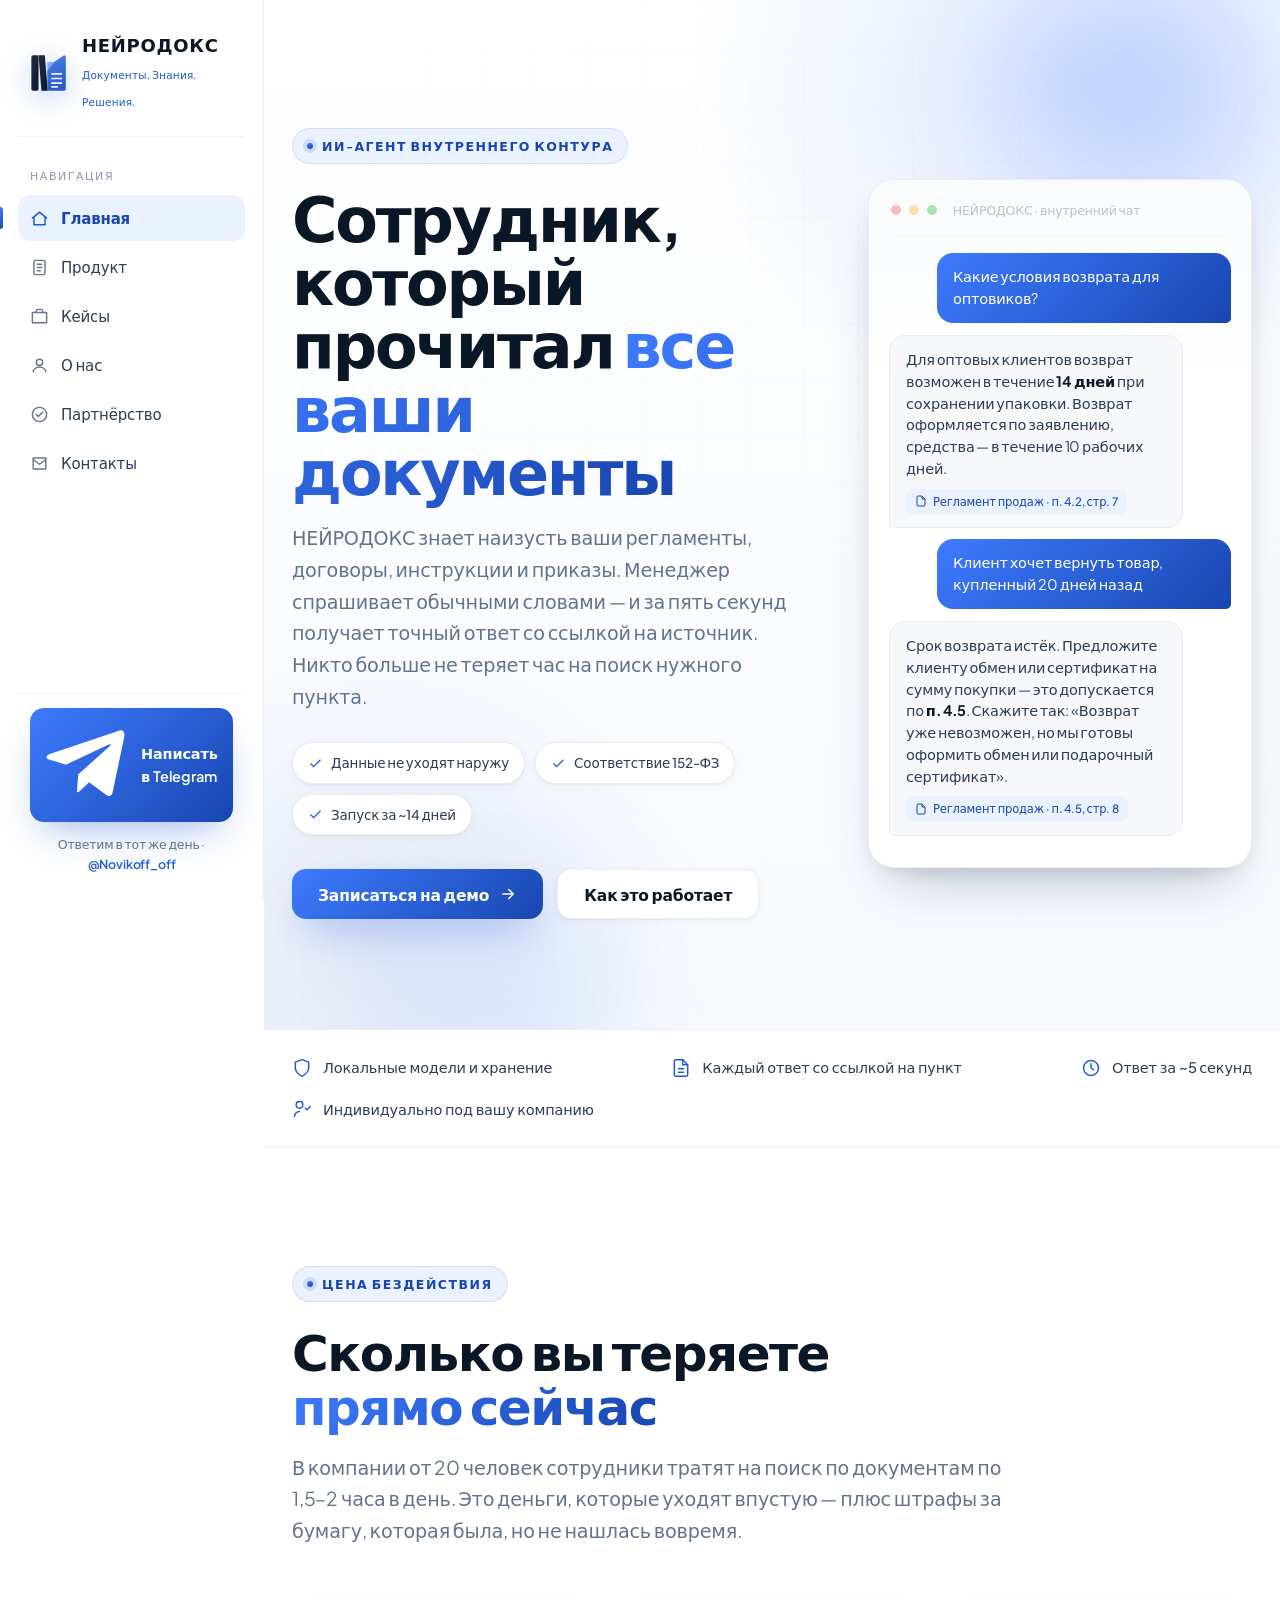
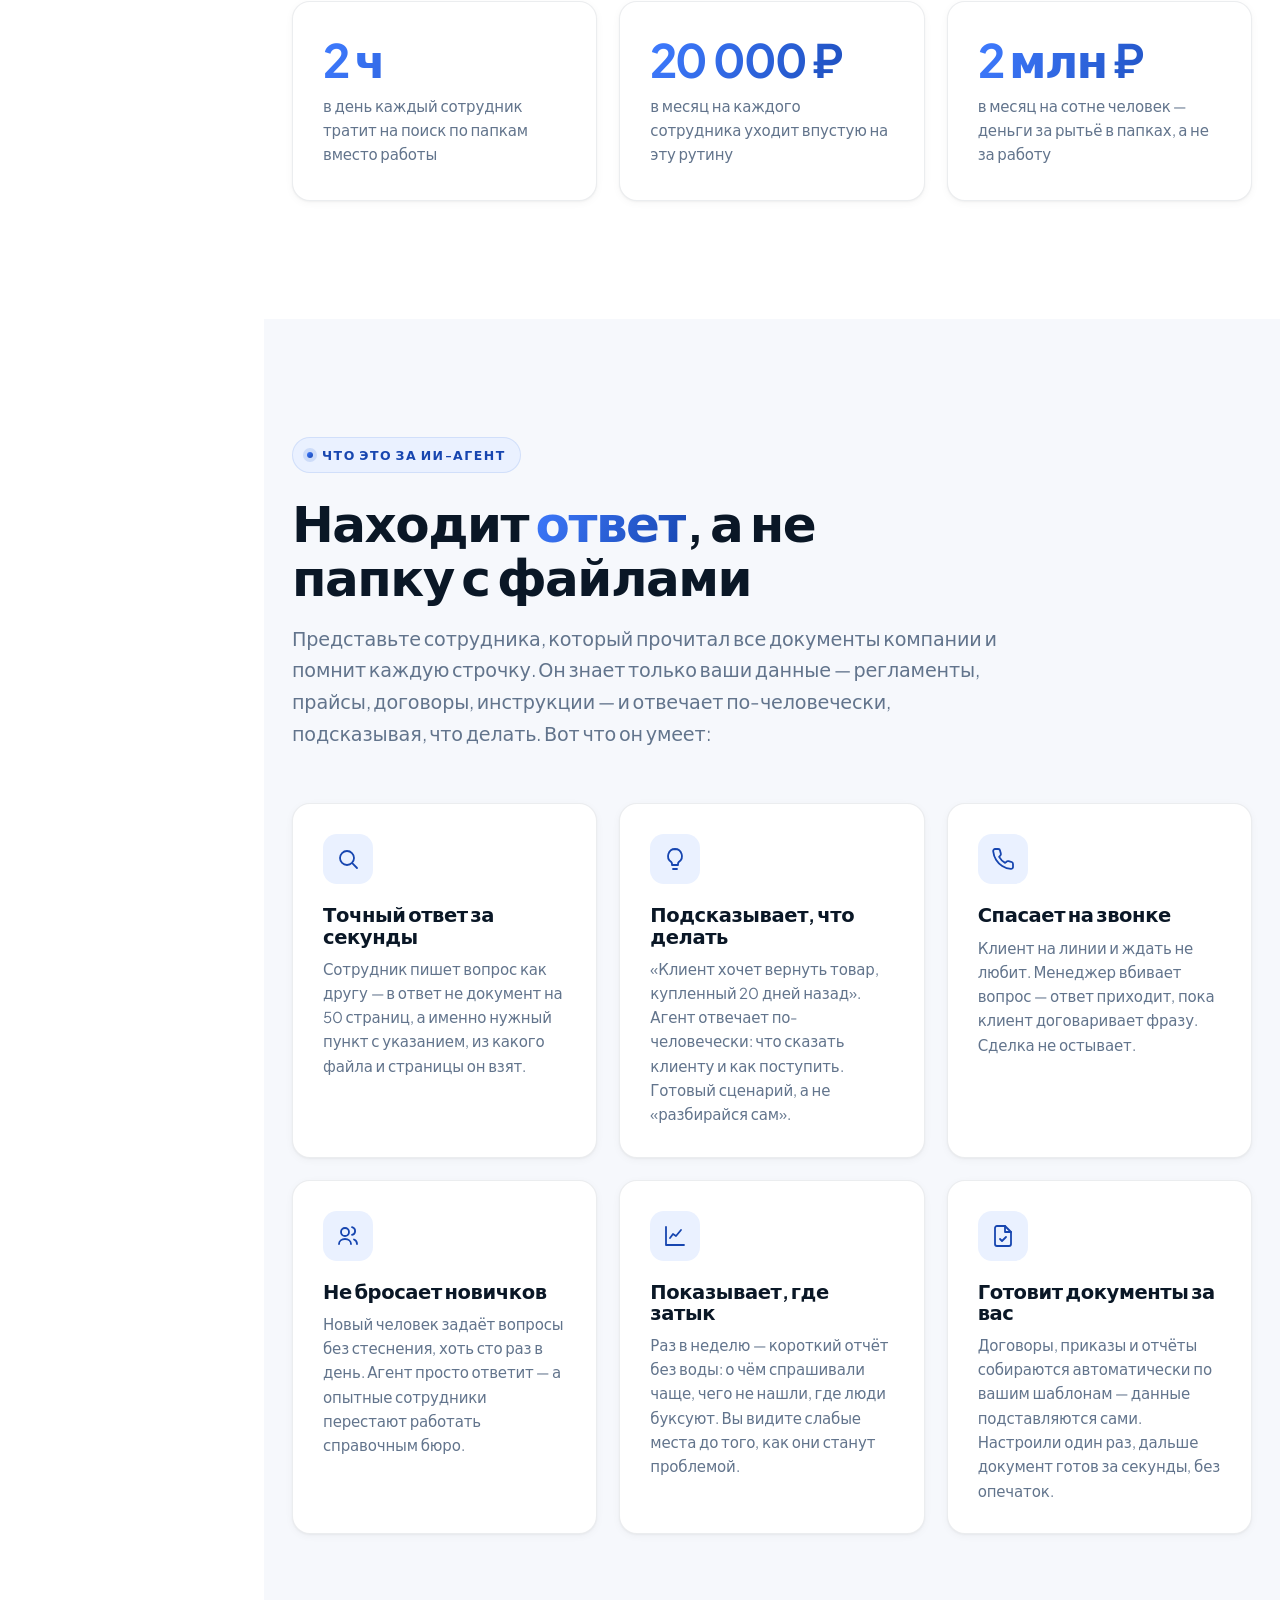
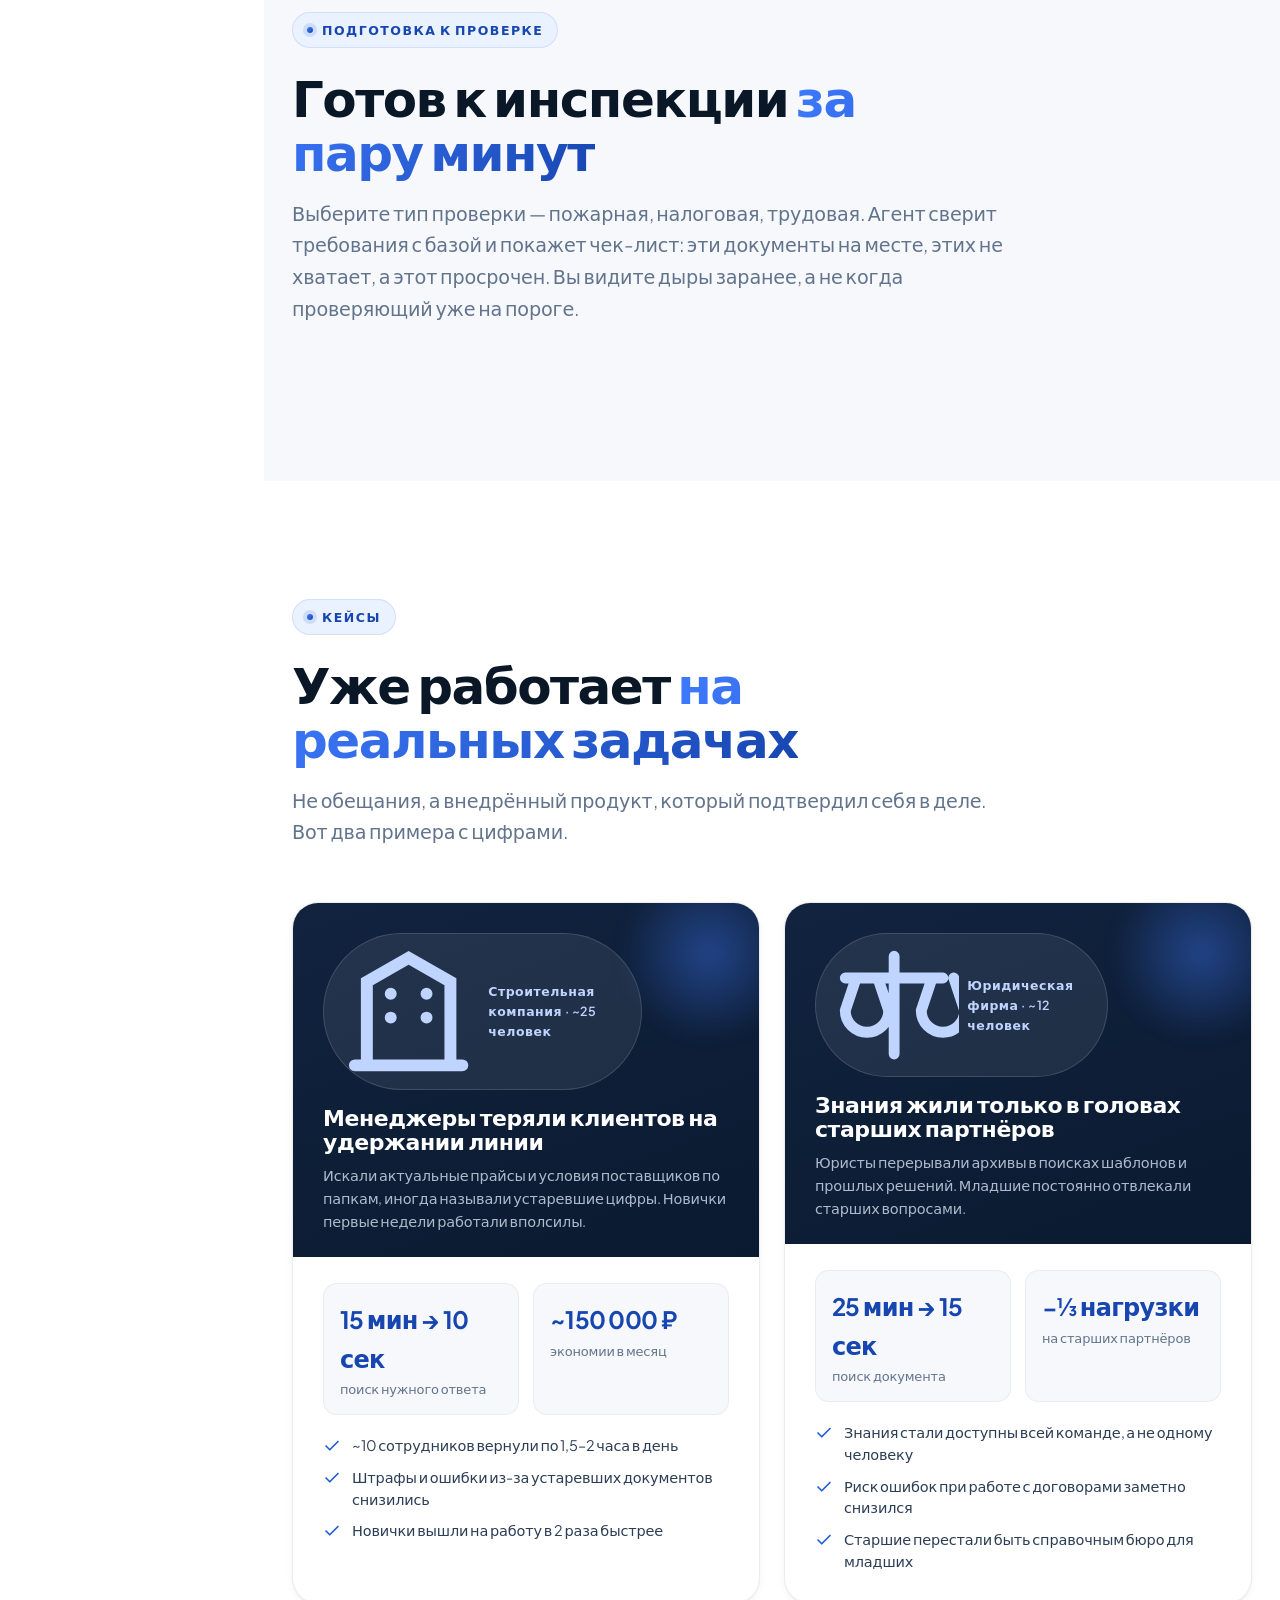
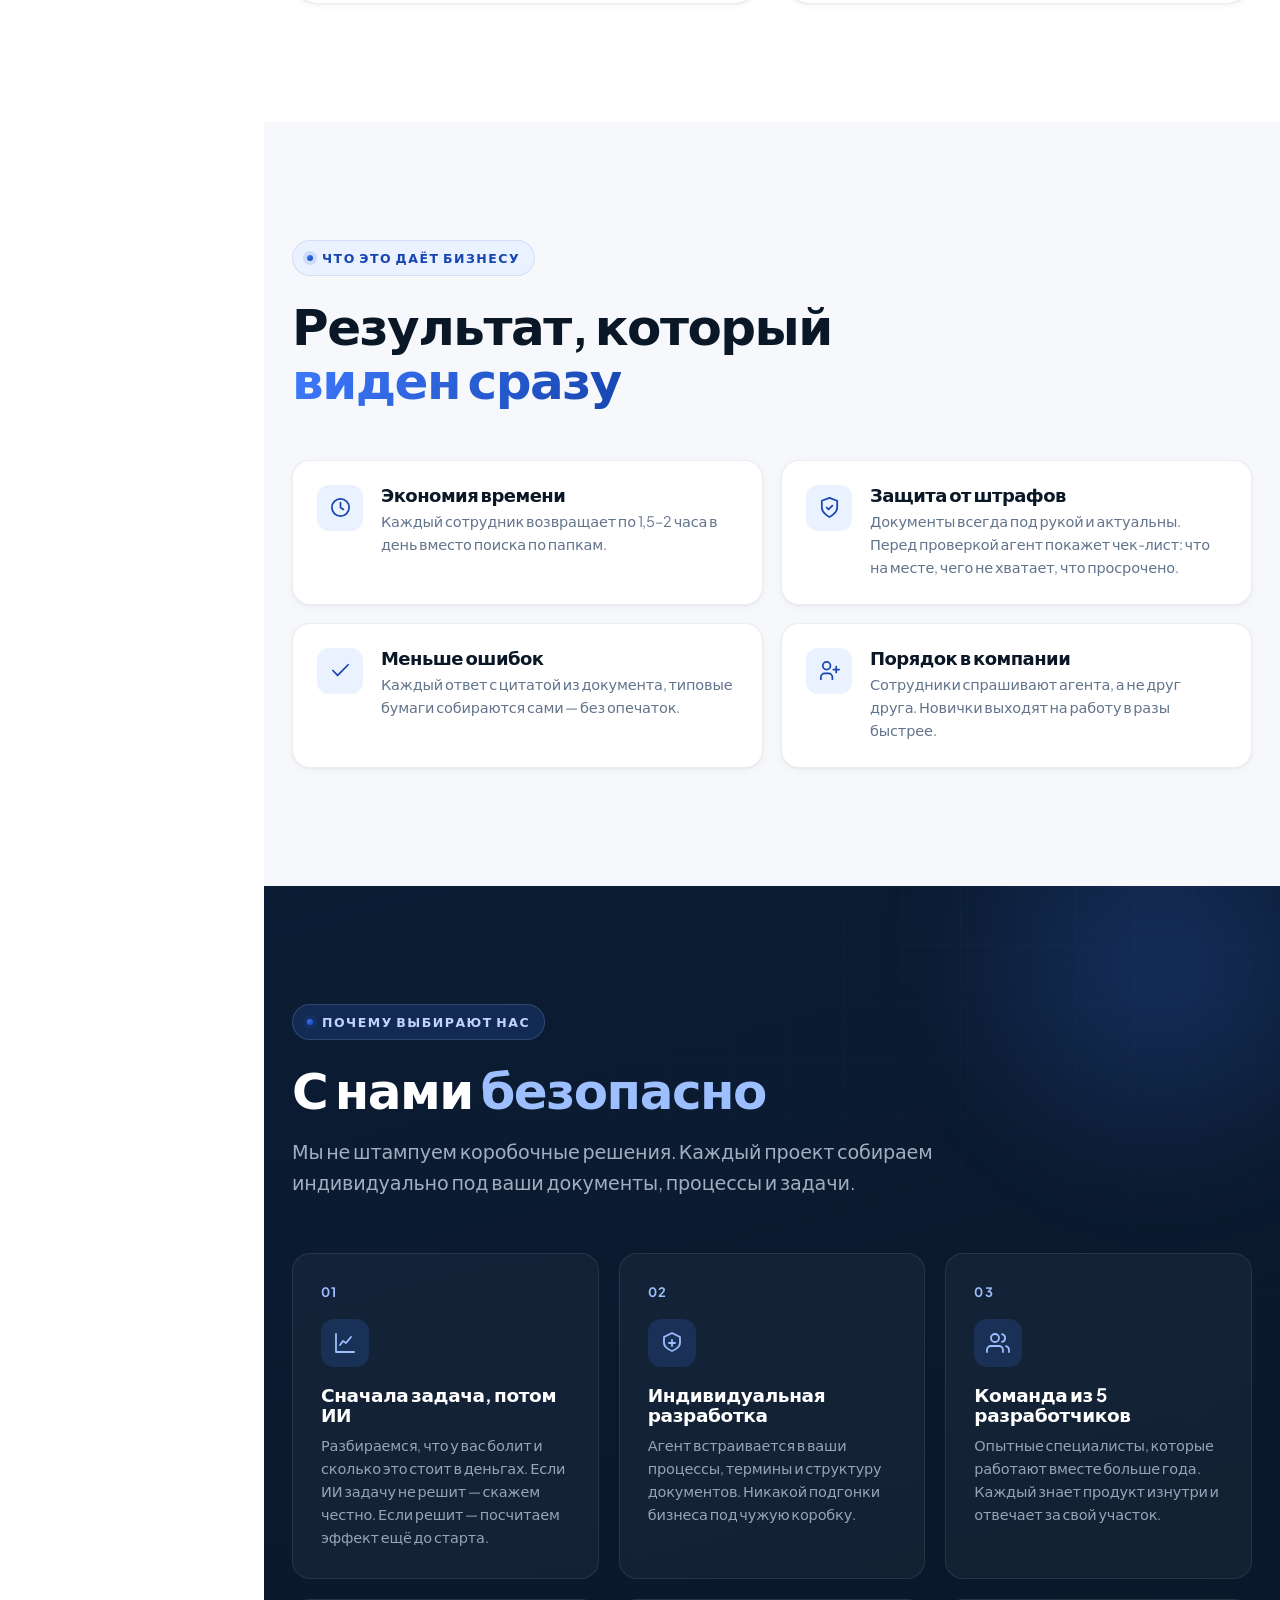
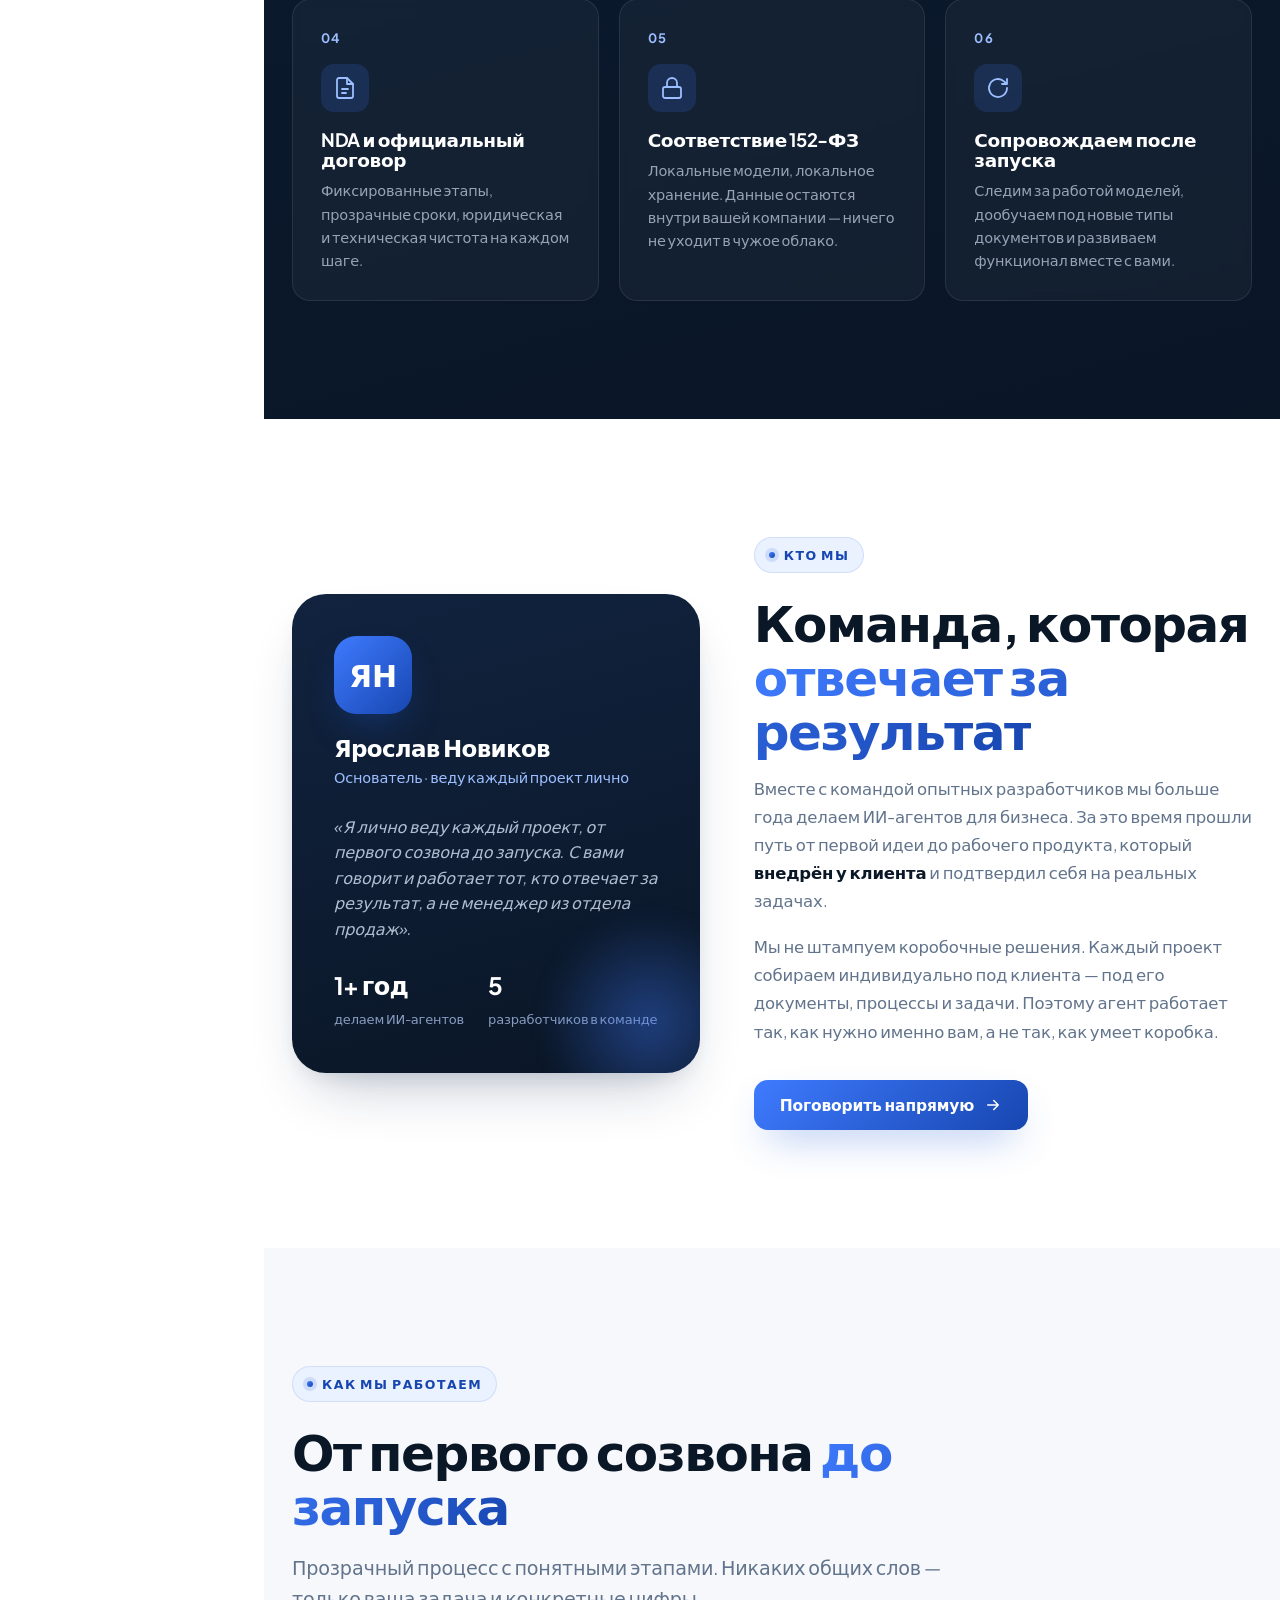
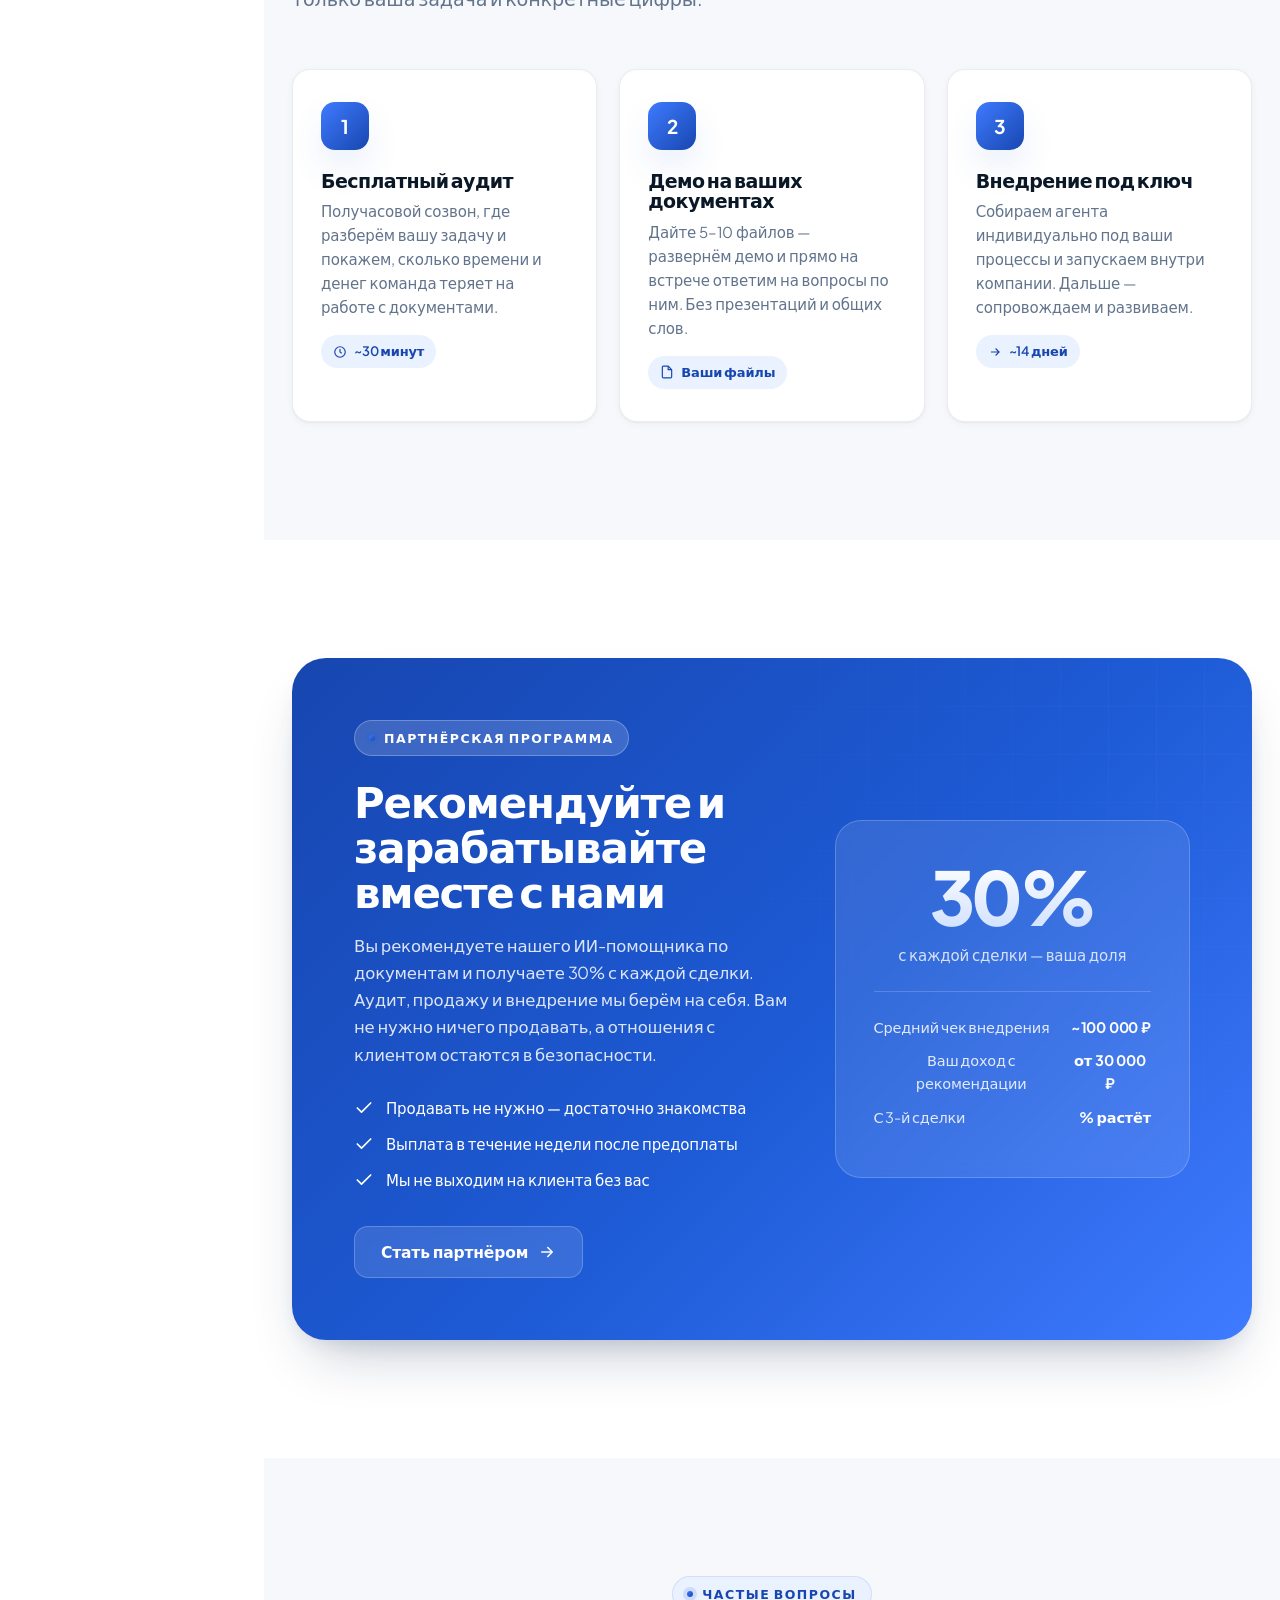
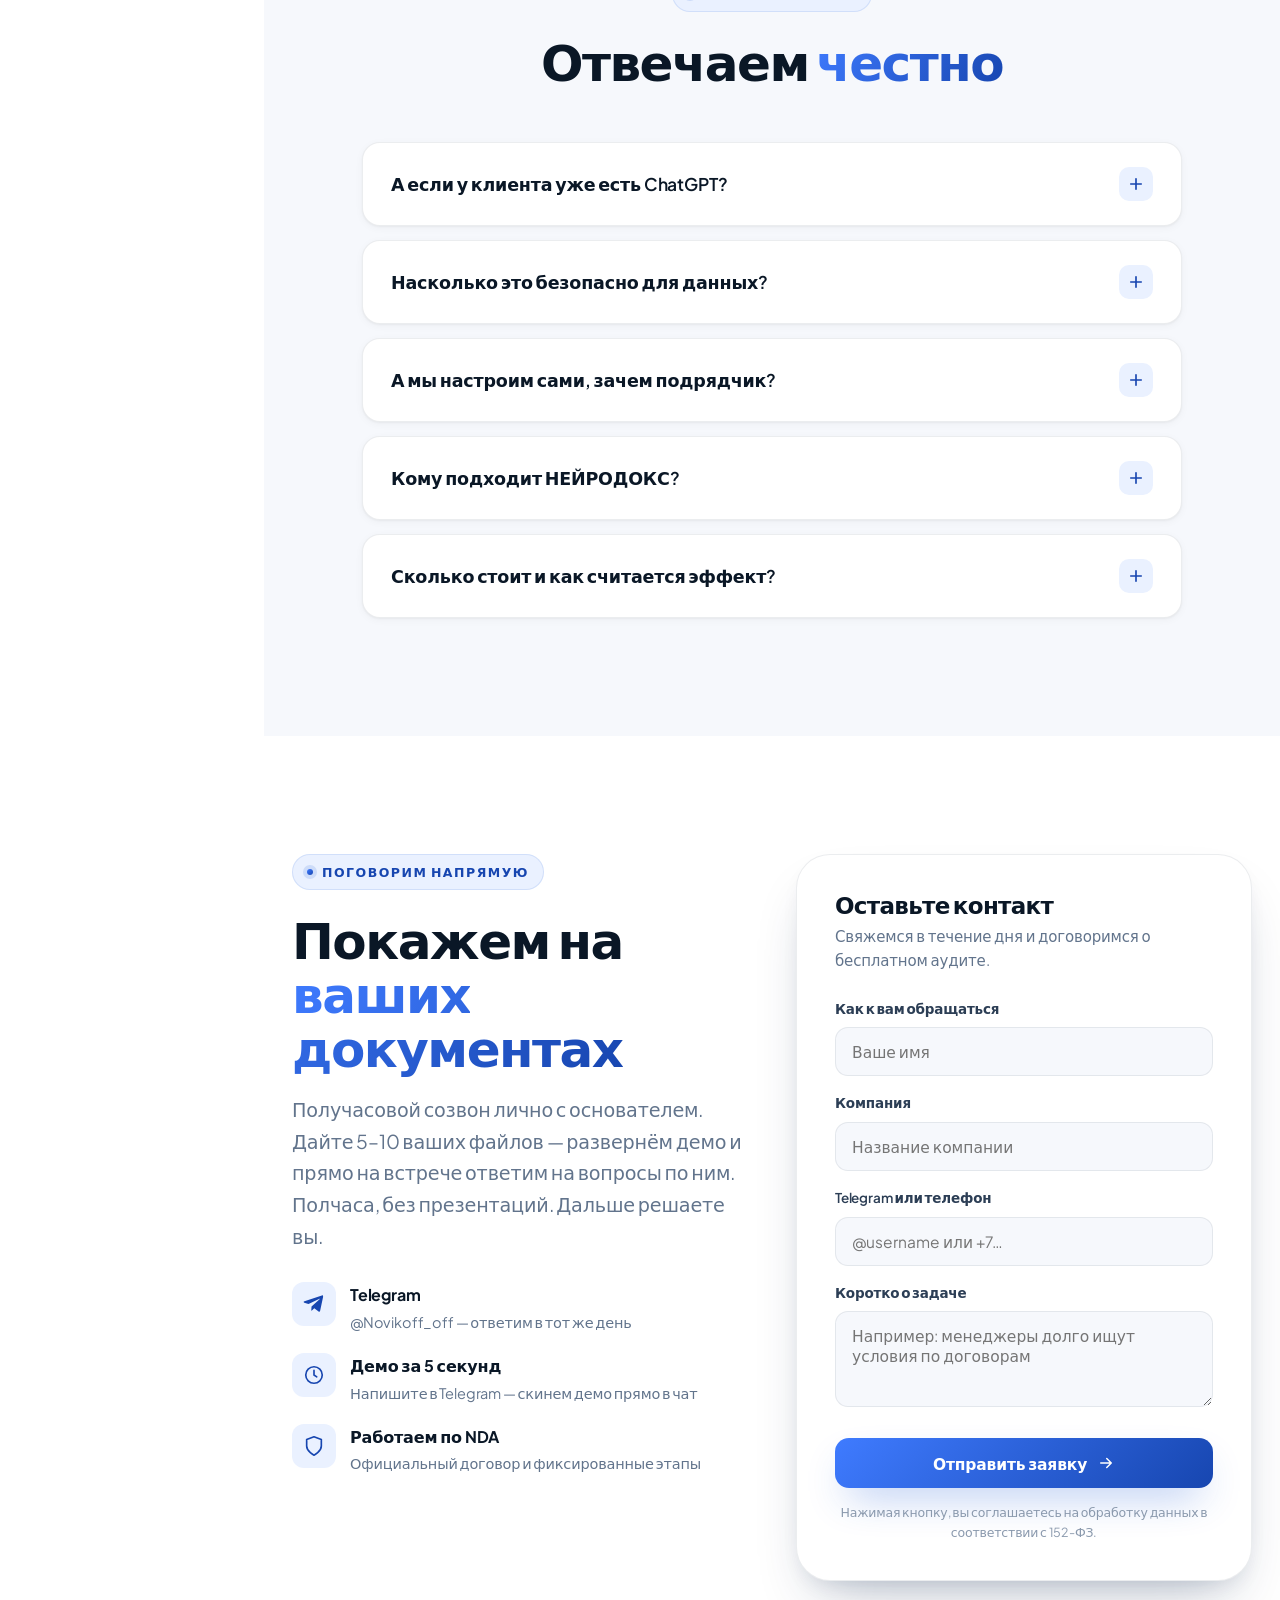
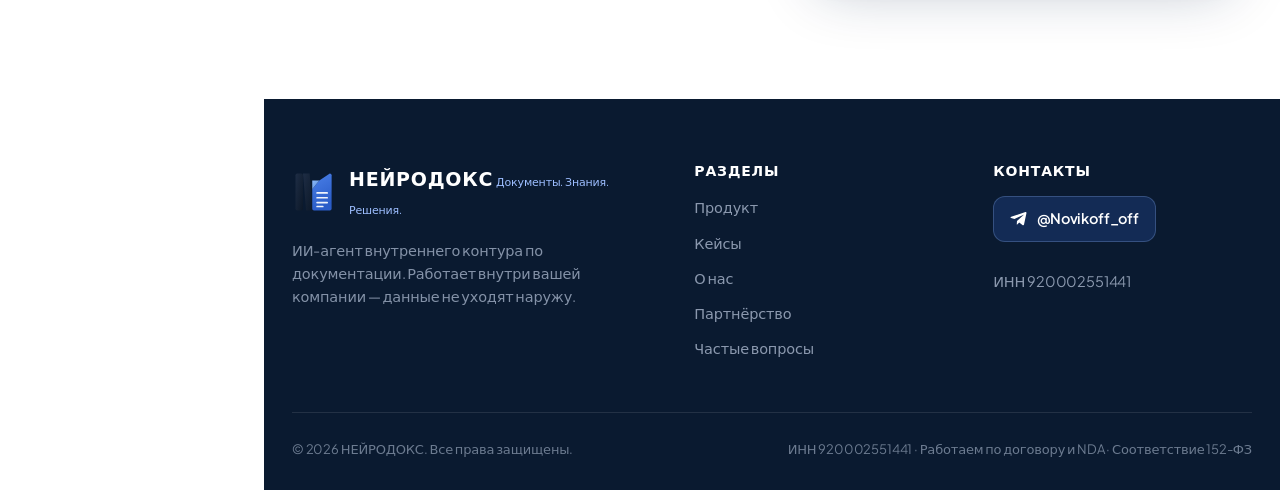
==== commit 78065614: "Apply Plus Jakarta Sans font from UI/UX Pro Max recommendations Co-Authored-By: Claude <noreply@anth" ====
--- a/site/index.html
+++ b/site/index.html
@@ -8,7 +8,7 @@
 <link rel="icon" type="image/svg+xml" href="assets/mark.svg">
 <link rel="preconnect" href="https://fonts.googleapis.com">
 <link rel="preconnect" href="https://fonts.gstatic.com" crossorigin>
-<link href="https://fonts.googleapis.com/css2?family=Onest:wght@400;500;600;700;800&display=swap" rel="stylesheet">
+<link href="https://fonts.googleapis.com/css2?family=Plus+Jakarta+Sans:ital,wght@0,400;0,500;0,600;0,700;0,800;1,400&display=swap" rel="stylesheet">
 <link rel="stylesheet" href="styles.css">
 </head>
 <body>
--- a/site/styles.css
+++ b/site/styles.css
@@ -47,7 +47,7 @@
 *{box-sizing:border-box;margin:0;padding:0}
 html{scroll-behavior:smooth;-webkit-text-size-adjust:100%}
 body{
-  font-family:'Onest','Manrope',system-ui,-apple-system,Segoe UI,Roboto,Arial,sans-serif;
+  font-family:'Plus Jakarta Sans','Manrope',system-ui,-apple-system,Segoe UI,Roboto,Arial,sans-serif;
   color:var(--ink);
   background:var(--bg);
   line-height:1.6;
